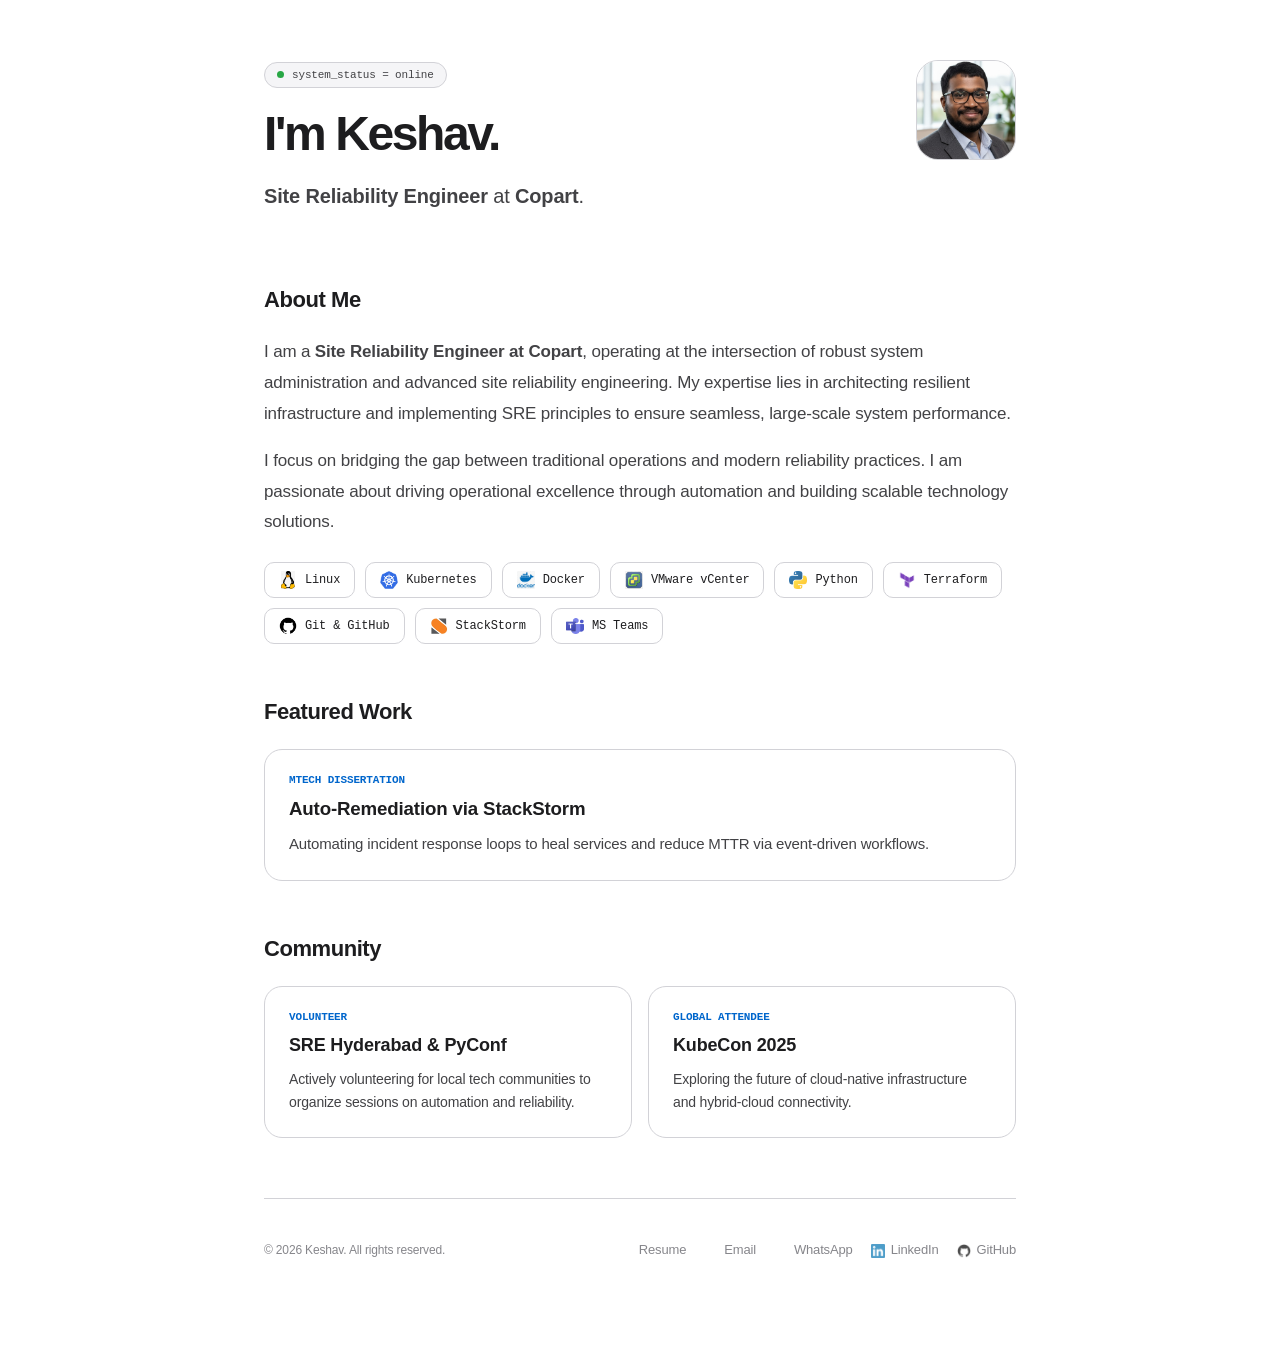
==== index.html @ 8f524ad7 "major changes to the code and added projects" ====
<!DOCTYPE html>
<html lang="en">
<head>
    <meta charset="UTF-8">
    <meta name="viewport" content="width=device-width, initial-scale=1.0">
    <title>Keshav | Systems & Reliability</title>
    <style>
        :root { --bg: #fff; --main: #1d1d1f; --muted: #424245; --light: #86868b; --accent: #0066cc; --code: #f5f5f7; --border: #d2d2d7; }
        * { box-sizing: border-box; -webkit-font-smoothing: antialiased; }
        body { font-family: "Inter", -apple-system, sans-serif; background: var(--bg); color: var(--main); margin: 0; line-height: 1.6; letter-spacing: -0.01em; }
        .container { max-width: 800px; margin: 0 auto; padding: 60px 24px; }
        
        header { display: flex; align-items: flex-start; justify-content: space-between; margin-bottom: 50px; }
        .status { display: inline-flex; align-items: center; gap: 8px; font: 11px "SF Mono", monospace; background: var(--code); padding: 6px 12px; border-radius: 20px; color: var(--muted); border: 1px solid var(--border); margin-bottom: 20px; }
        .dot { height: 7px; width: 7px; background: #28a745; border-radius: 50%; animation: pulse 2s infinite; }
        @keyframes pulse { 0%, 100% { opacity: 1; } 50% { opacity: 0.4; } }
        
        h1 { font-size: 48px; font-weight: 700; letter-spacing: -0.05em; margin: 0 0 12px; line-height: 1.1; }
        .hero-sub { font-size: 20px; color: var(--muted); max-width: 500px; }
        .profile-img { width: 100px; height: 100px; border-radius: 22px; object-fit: cover; border: 1px solid var(--border); transition: 0.3s; flex-shrink: 0; }
        .profile-img:hover { transform: translateY(-4px); }

        section { margin-bottom: 50px; }
        h2 { font-size: 22px; font-weight: 600; margin-bottom: 20px; letter-spacing: -0.02em; }
        .about-text { font-size: 17px; color: var(--muted); line-height: 1.8; }
        
        .skills { display: flex; flex-wrap: wrap; gap: 10px; margin-top: 24px; }
        .tag { display: flex; align-items: center; gap: 8px; font: 12px "SF Mono", monospace; background: #fff; padding: 8px 14px; border-radius: 10px; border: 1px solid var(--border); transition: 0.2s; cursor: default; }
        .tag img { width: 18px; height: 18px; object-fit: contain; }
        .tag:hover { border-color: var(--accent); transform: translateY(-2px); background: rgba(0, 102, 204, 0.06); color: var(--accent); }

        .card { text-decoration: none; color: inherit; display: block; padding: 24px; border-radius: 18px; border: 1px solid var(--border); transition: 0.3s; margin-bottom: 16px; }
        .card:hover { border-color: var(--accent); background: rgba(0, 102, 204, 0.06); transform: translateY(-2px); }
        .label { font: 600 11px "SF Mono", monospace; color: var(--accent); text-transform: uppercase; display: block; margin-bottom: 8px; }
        .grid { display: grid; grid-template-columns: 1fr 1fr; gap: 16px; }

        footer { margin-top: 60px; padding: 30px 0; border-top: 1px solid var(--border); display: flex; justify-content: space-between; align-items: center; }
        .social { display: flex; gap: 18px; flex-wrap: wrap; }
        .social-link { display: flex; align-items: center; gap: 6px; text-decoration: none; color: var(--light); font-size: 13px; font-weight: 500; }
        .social-link img { width: 14px; height: 14px; opacity: 0.7; }
        .social-link:hover { color: var(--accent); text-decoration: underline; text-underline-offset: 4px; }
        
        @media (max-width: 640px) { header, footer { flex-direction: column-reverse; gap: 24px; } .grid { grid-template-columns: 1fr; } h1 { font-size: 38px; } }
    </style>
</head>
<body>
    <div class="container">
        <header>
            <div class="hero">
                <div class="status"><span class="dot"></span> system_status = online</div>
                <h1>I'm Keshav.</h1>
                <p class="hero-sub"><strong>Site Reliability Engineer</strong> at <strong>Copart</strong>.</p>
            </div>
            <img src="images/profile.jpg" alt="Keshav" class="profile-img">
        </header>

        <section id="about">
            <h2>About Me</h2>
            <div class="about-text">
                <p>I am a <strong>Site Reliability Engineer at Copart</strong>, operating at the intersection of robust system administration and advanced site reliability engineering. My expertise lies in architecting resilient infrastructure and implementing SRE principles to ensure seamless, large-scale system performance.</p>
                <p>I focus on bridging the gap between traditional operations and modern reliability practices. I am passionate about driving operational excellence through automation and building scalable technology solutions.</p>
            </div>
            <div class="skills">
                <div class="tag"><img src="icons/linux.png" alt=""> Linux</div>
                <div class="tag"><img src="icons/kubernetes.png" alt=""> Kubernetes</div>
                <div class="tag"><img src="icons/docker.png" alt=""> Docker</div>
                <div class="tag"><img src="icons/vmware.png" alt=""> VMware vCenter</div>
                <div class="tag"><img src="icons/python.png" alt=""> Python</div>
                <div class="tag"><img src="icons/terraform.png" alt=""> Terraform</div>
                <div class="tag"><img src="icons/git.png" alt=""> Git & GitHub</div>
                <div class="tag"><img src="icons/stackstorm.png" alt=""> StackStorm</div>
                <div class="tag"><img src="icons/teams.png" alt=""> MS Teams</div>
            </div>
        </section>

        <section id="work">
            <h2>Featured Work</h2>
            <a href="dissertation.html" class="card">
                <span class="label">MTech Dissertation</span>
                <h3 style="margin: 0 0 8px;">Auto-Remediation via StackStorm</h3>
                <p style="color: var(--muted); font-size: 15px; margin: 0;">Automating incident response loops to heal services and reduce MTTR via event-driven workflows.</p>
            </a>
        </section>

        <section id="community">
            <h2>Community</h2>
            <div class="grid">
                <div class="card" style="margin: 0;">
                    <span class="label">Volunteer</span>
                    <h3 style="margin: 0 0 8px; font-size: 18px;">SRE Hyderabad & PyConf</h3>
                    <p style="color: var(--muted); font-size: 14px; margin: 0;">Actively volunteering for local tech communities to organize sessions on automation and reliability.</p>
                </div>
                <div class="card" style="margin: 0;">
                    <span class="label">Global Attendee</span>
                    <h3 style="margin: 0 0 8px; font-size: 18px;">KubeCon 2025</h3>
                    <p style="color: var(--muted); font-size: 14px; margin: 0;">Exploring the future of cloud-native infrastructure and hybrid-cloud connectivity.</p>
                </div>
            </div>
        </section>

        <footer>
            <p style="font-size: 12px; color: var(--light);">© <span id="year"></span> Keshav. All rights reserved.</p>
            <div class="social">
                <a href="resume.pdf" class="social-link"><img src="icons/resume.png" alt=""> Resume</a>
                <a href="mailto:keshav.tej@email.com" class="social-link"><img src="icons/gmail.png" alt=""> Email</a>
                <a href="https://wa.me/918801080683" class="social-link" target="_blank"><img src="icons/whatsapp.png" alt=""> WhatsApp</a>
                <a href="https://linkedin.com/in/keshava-m-b928a699" class="social-link" target="_blank"><img src="icons/linkedin.png" alt=""> LinkedIn</a>
                <a href="https://github.com/keshavtej" class="social-link" target="_blank"><img src="icons/git.png" alt=""> GitHub</a>
            </div>
        </footer>
    </div>
    <script>document.getElementById('year').textContent = new Date().getFullYear();</script>
</body>
</html>
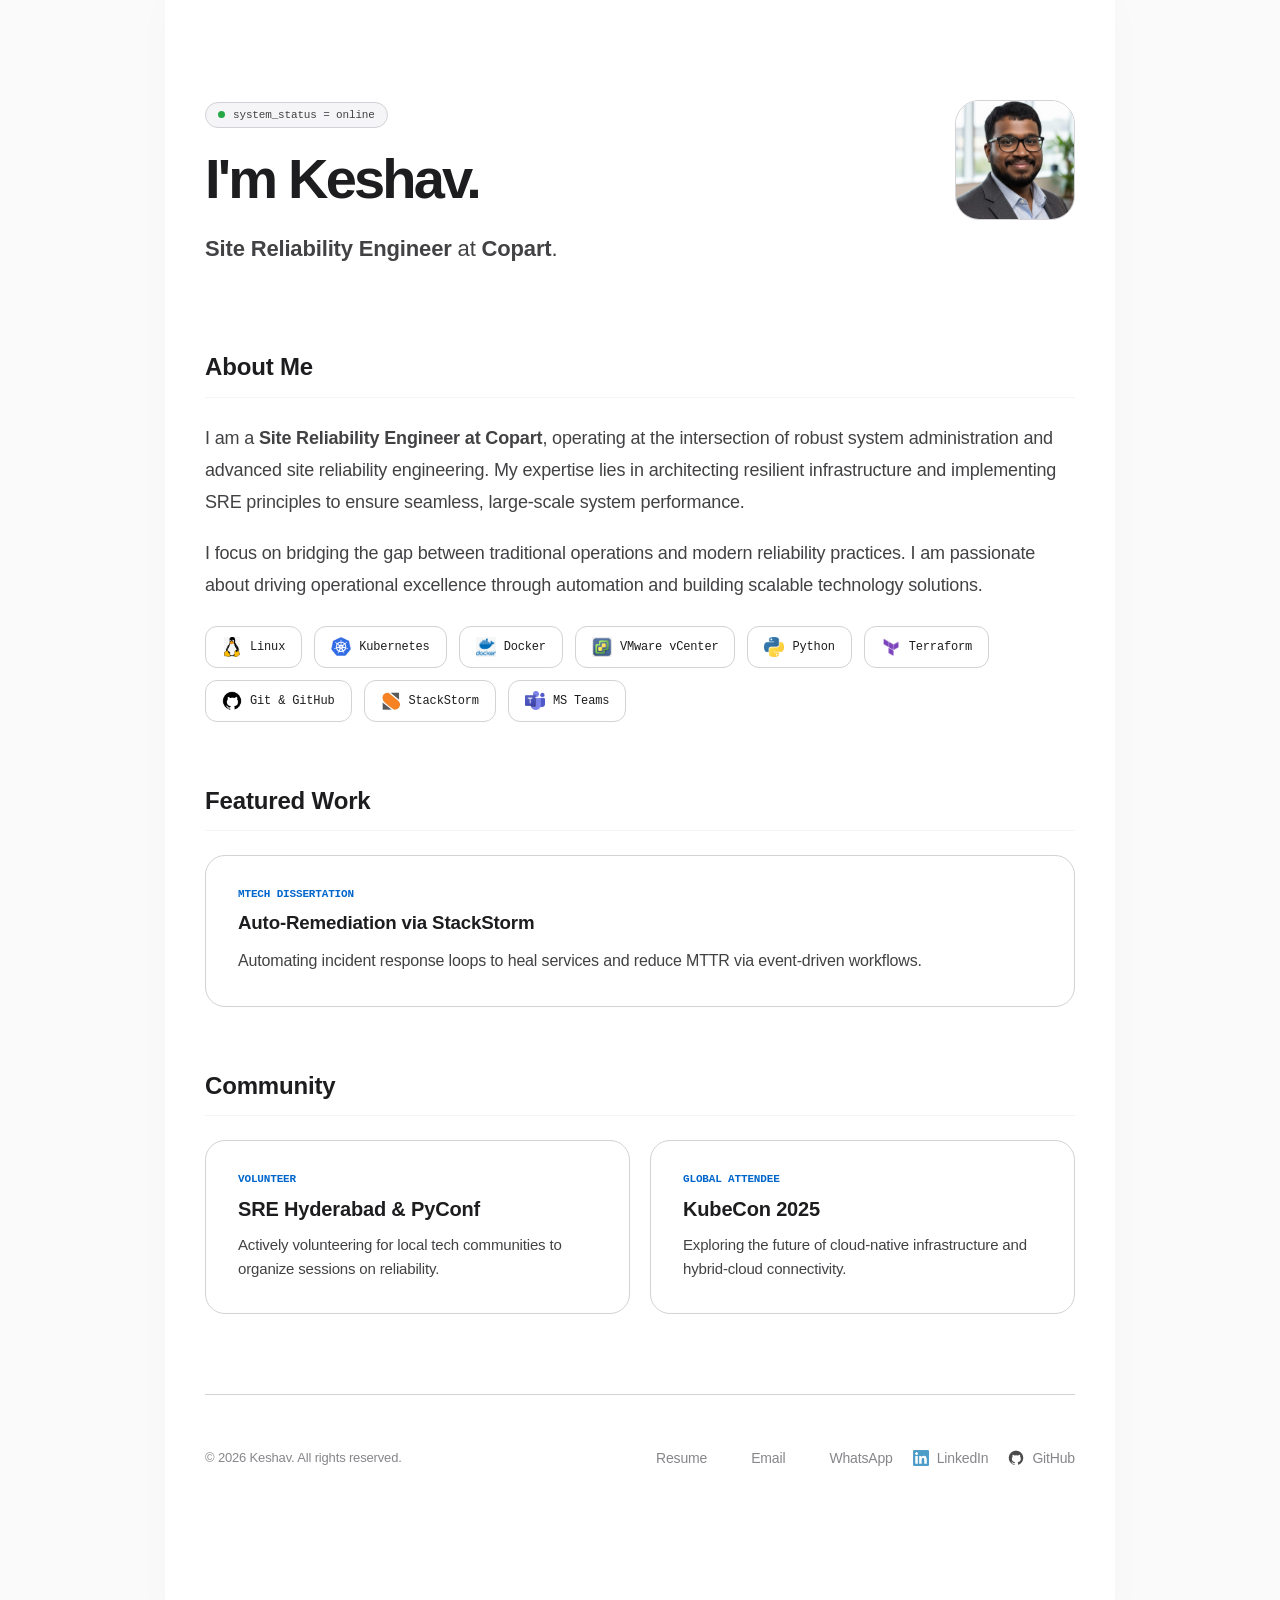
==== commit 4cd65c05: "minor fix to the url" ====
--- a/index.html
+++ b/index.html
@@ -7,40 +7,40 @@
     <style>
         :root { --bg: #fff; --main: #1d1d1f; --muted: #424245; --light: #86868b; --accent: #0066cc; --code: #f5f5f7; --border: #d2d2d7; }
         * { box-sizing: border-box; -webkit-font-smoothing: antialiased; }
-        body { font-family: "Inter", -apple-system, sans-serif; background: var(--bg); color: var(--main); margin: 0; line-height: 1.6; letter-spacing: -0.01em; }
-        .container { max-width: 800px; margin: 0 auto; padding: 60px 24px; }
+        body { font-family: "Inter", -apple-system, sans-serif; background: #fafafa; color: var(--main); margin: 0; line-height: 1.6; letter-spacing: -0.01em; }
+        .container { max-width: 950px; margin: 0 auto; padding: 100px 40px; background: var(--bg); min-height: 100vh; box-shadow: 0 0 40px rgba(0,0,0,0.02); }
         
-        header { display: flex; align-items: flex-start; justify-content: space-between; margin-bottom: 50px; }
+        header { display: flex; align-items: flex-start; justify-content: space-between; margin-bottom: 60px; }
         .status { display: inline-flex; align-items: center; gap: 8px; font: 11px "SF Mono", monospace; background: var(--code); padding: 6px 12px; border-radius: 20px; color: var(--muted); border: 1px solid var(--border); margin-bottom: 20px; }
         .dot { height: 7px; width: 7px; background: #28a745; border-radius: 50%; animation: pulse 2s infinite; }
         @keyframes pulse { 0%, 100% { opacity: 1; } 50% { opacity: 0.4; } }
         
-        h1 { font-size: 48px; font-weight: 700; letter-spacing: -0.05em; margin: 0 0 12px; line-height: 1.1; }
-        .hero-sub { font-size: 20px; color: var(--muted); max-width: 500px; }
-        .profile-img { width: 100px; height: 100px; border-radius: 22px; object-fit: cover; border: 1px solid var(--border); transition: 0.3s; flex-shrink: 0; }
+        h1 { font-size: 56px; font-weight: 700; letter-spacing: -0.05em; margin: 0 0 12px; line-height: 1.1; }
+        .hero-sub { font-size: 22px; color: var(--muted); max-width: 600px; }
+        .profile-img { width: 120px; height: 120px; border-radius: 24px; object-fit: cover; border: 1px solid var(--border); transition: 0.3s; flex-shrink: 0; }
         .profile-img:hover { transform: translateY(-4px); }
 
-        section { margin-bottom: 50px; }
-        h2 { font-size: 22px; font-weight: 600; margin-bottom: 20px; letter-spacing: -0.02em; }
-        .about-text { font-size: 17px; color: var(--muted); line-height: 1.8; }
+        section { margin-bottom: 60px; }
+        h2 { font-size: 24px; font-weight: 600; margin-bottom: 24px; border-bottom: 1px solid var(--code); padding-bottom: 10px; }
+        .about-text { font-size: 18px; color: var(--muted); line-height: 1.8; }
         
-        .skills { display: flex; flex-wrap: wrap; gap: 10px; margin-top: 24px; }
-        .tag { display: flex; align-items: center; gap: 8px; font: 12px "SF Mono", monospace; background: #fff; padding: 8px 14px; border-radius: 10px; border: 1px solid var(--border); transition: 0.2s; cursor: default; }
-        .tag img { width: 18px; height: 18px; object-fit: contain; }
+        .skills { display: flex; flex-wrap: wrap; gap: 12px; margin-top: 24px; }
+        .tag { display: flex; align-items: center; gap: 8px; font: 12px "SF Mono", monospace; background: #fff; padding: 10px 16px; border-radius: 12px; border: 1px solid var(--border); transition: 0.2s; }
+        .tag img { width: 20px; height: 20px; object-fit: contain; }
         .tag:hover { border-color: var(--accent); transform: translateY(-2px); background: rgba(0, 102, 204, 0.06); color: var(--accent); }
 
-        .card { text-decoration: none; color: inherit; display: block; padding: 24px; border-radius: 18px; border: 1px solid var(--border); transition: 0.3s; margin-bottom: 16px; }
+        .card { text-decoration: none; color: inherit; display: block; padding: 32px; border-radius: 20px; border: 1px solid var(--border); transition: 0.3s; margin-bottom: 20px; }
         .card:hover { border-color: var(--accent); background: rgba(0, 102, 204, 0.06); transform: translateY(-2px); }
         .label { font: 600 11px "SF Mono", monospace; color: var(--accent); text-transform: uppercase; display: block; margin-bottom: 8px; }
-        .grid { display: grid; grid-template-columns: 1fr 1fr; gap: 16px; }
+        .grid { display: grid; grid-template-columns: 1fr 1fr; gap: 20px; }
 
-        footer { margin-top: 60px; padding: 30px 0; border-top: 1px solid var(--border); display: flex; justify-content: space-between; align-items: center; }
-        .social { display: flex; gap: 18px; flex-wrap: wrap; }
-        .social-link { display: flex; align-items: center; gap: 6px; text-decoration: none; color: var(--light); font-size: 13px; font-weight: 500; }
-        .social-link img { width: 14px; height: 14px; opacity: 0.7; }
+        footer { margin-top: 80px; padding: 40px 0; border-top: 1px solid var(--border); display: flex; justify-content: space-between; align-items: center; }
+        .social { display: flex; gap: 20px; flex-wrap: wrap; }
+        .social-link { display: flex; align-items: center; gap: 8px; text-decoration: none; color: var(--light); font-size: 14px; font-weight: 500; }
+        .social-link img { width: 16px; height: 16px; opacity: 0.7; }
         .social-link:hover { color: var(--accent); text-decoration: underline; text-underline-offset: 4px; }
         
-        @media (max-width: 640px) { header, footer { flex-direction: column-reverse; gap: 24px; } .grid { grid-template-columns: 1fr; } h1 { font-size: 38px; } }
+        @media (max-width: 768px) { .container { padding: 60px 24px; } h1 { font-size: 42px; } .grid { grid-template-columns: 1fr; } header, footer { flex-direction: column-reverse; gap: 30px; } }
     </style>
 </head>
 <body>
@@ -77,29 +77,21 @@
             <h2>Featured Work</h2>
             <a href="dissertation.html" class="card">
                 <span class="label">MTech Dissertation</span>
-                <h3 style="margin: 0 0 8px;">Auto-Remediation via StackStorm</h3>
-                <p style="color: var(--muted); font-size: 15px; margin: 0;">Automating incident response loops to heal services and reduce MTTR via event-driven workflows.</p>
+                <h3 style="margin: 0 0 10px;">Auto-Remediation via StackStorm</h3>
+                <p style="color: var(--muted); font-size: 16px; margin: 0;">Automating incident response loops to heal services and reduce MTTR via event-driven workflows.</p>
             </a>
         </section>
 
         <section id="community">
             <h2>Community</h2>
             <div class="grid">
-                <div class="card" style="margin: 0;">
-                    <span class="label">Volunteer</span>
-                    <h3 style="margin: 0 0 8px; font-size: 18px;">SRE Hyderabad & PyConf</h3>
-                    <p style="color: var(--muted); font-size: 14px; margin: 0;">Actively volunteering for local tech communities to organize sessions on automation and reliability.</p>
-                </div>
-                <div class="card" style="margin: 0;">
-                    <span class="label">Global Attendee</span>
-                    <h3 style="margin: 0 0 8px; font-size: 18px;">KubeCon 2025</h3>
-                    <p style="color: var(--muted); font-size: 14px; margin: 0;">Exploring the future of cloud-native infrastructure and hybrid-cloud connectivity.</p>
-                </div>
+                <div class="card" style="margin: 0;"><span class="label">Volunteer</span><h3 style="margin: 0 0 8px; font-size: 20px;">SRE Hyderabad & PyConf</h3><p style="color: var(--muted); font-size: 15px; margin: 0;">Actively volunteering for local tech communities to organize sessions on reliability.</p></div>
+                <div class="card" style="margin: 0;"><span class="label">Global Attendee</span><h3 style="margin: 0 0 8px; font-size: 20px;">KubeCon 2025</h3><p style="color: var(--muted); font-size: 15px; margin: 0;">Exploring the future of cloud-native infrastructure and hybrid-cloud connectivity.</p></div>
             </div>
         </section>
 
         <footer>
-            <p style="font-size: 12px; color: var(--light);">© <span id="year"></span> Keshav. All rights reserved.</p>
+            <p style="font-size: 13px; color: var(--light);">© <span id="year"></span> Keshav. All rights reserved.</p>
             <div class="social">
                 <a href="resume.pdf" class="social-link"><img src="icons/resume.png" alt=""> Resume</a>
                 <a href="mailto:keshav.tej@email.com" class="social-link"><img src="icons/gmail.png" alt=""> Email</a>
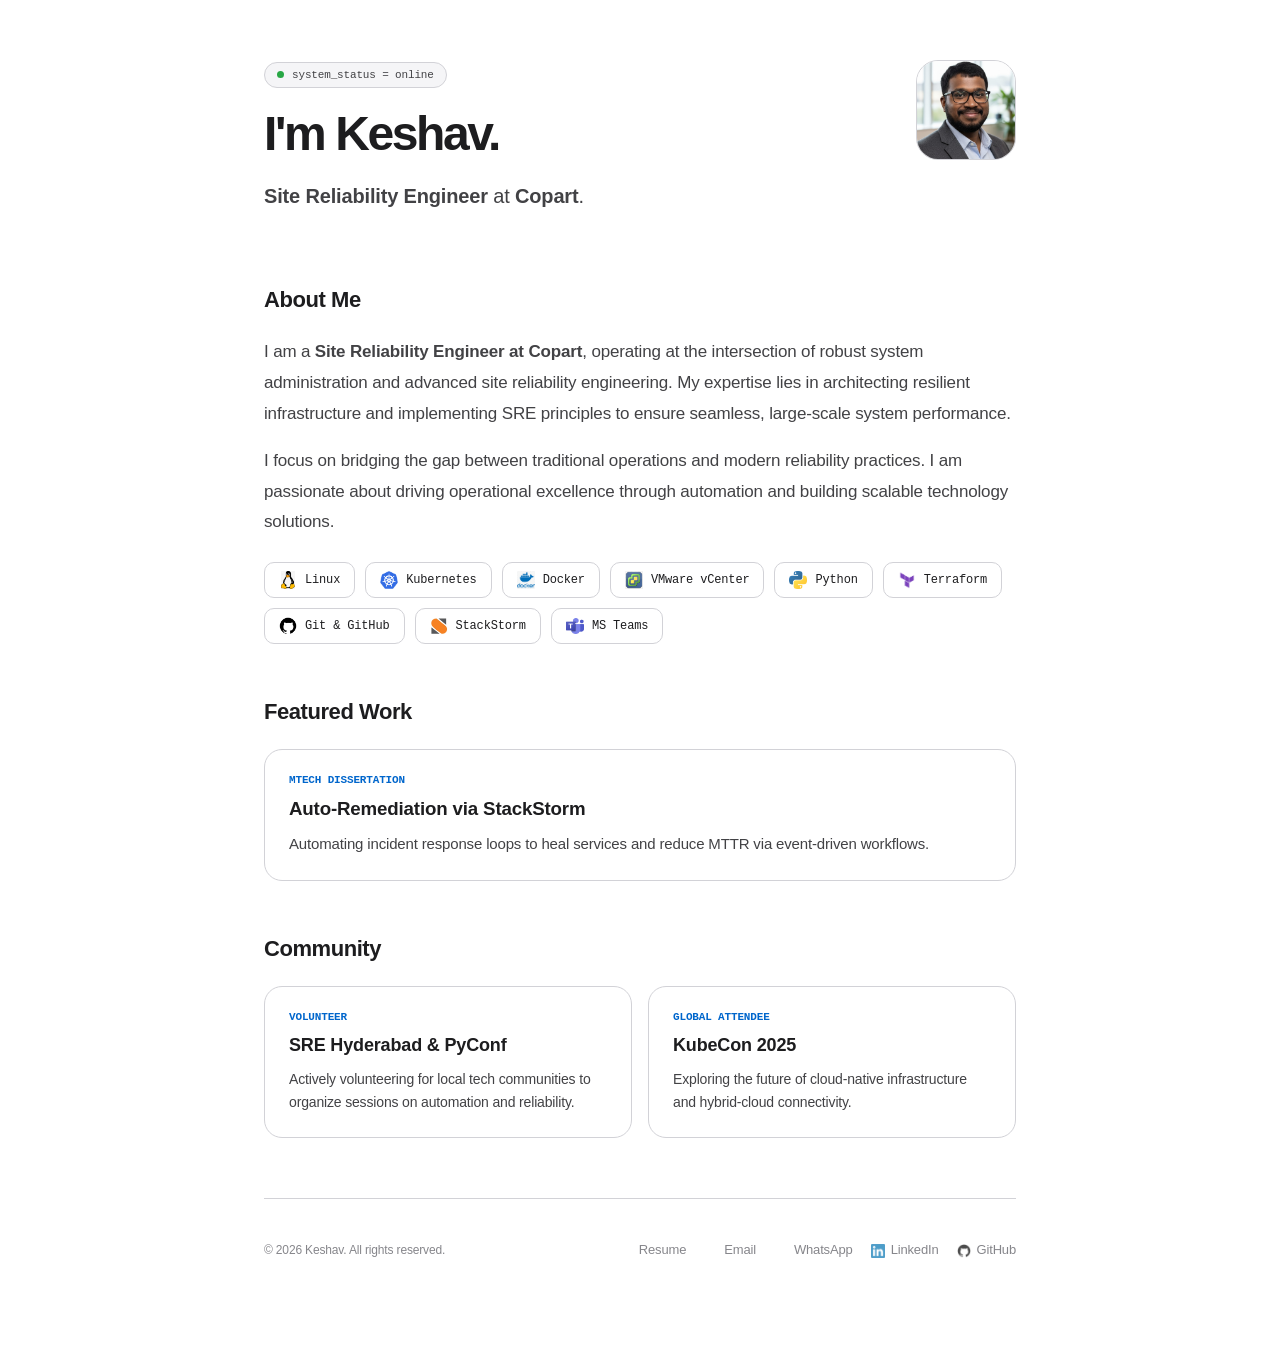
==== commit 3d5d0a0b: "minor fixes" ====
--- a/index.html
+++ b/index.html
@@ -7,40 +7,43 @@
     <style>
         :root { --bg: #fff; --main: #1d1d1f; --muted: #424245; --light: #86868b; --accent: #0066cc; --code: #f5f5f7; --border: #d2d2d7; }
         * { box-sizing: border-box; -webkit-font-smoothing: antialiased; }
-        body { font-family: "Inter", -apple-system, sans-serif; background: #fafafa; color: var(--main); margin: 0; line-height: 1.6; letter-spacing: -0.01em; }
-        .container { max-width: 950px; margin: 0 auto; padding: 100px 40px; background: var(--bg); min-height: 100vh; box-shadow: 0 0 40px rgba(0,0,0,0.02); }
+        body { font-family: "Inter", -apple-system, sans-serif; background: var(--bg); color: var(--main); margin: 0; line-height: 1.6; letter-spacing: -0.01em; }
+        .container { max-width: 800px; margin: 0 auto; padding: 60px 24px; }
         
-        header { display: flex; align-items: flex-start; justify-content: space-between; margin-bottom: 60px; }
+        header { display: flex; align-items: flex-start; justify-content: space-between; margin-bottom: 50px; }
+        /* Logo/Home Link Style */
+        .logo-link { text-decoration: none; color: inherit; }
+        
         .status { display: inline-flex; align-items: center; gap: 8px; font: 11px "SF Mono", monospace; background: var(--code); padding: 6px 12px; border-radius: 20px; color: var(--muted); border: 1px solid var(--border); margin-bottom: 20px; }
         .dot { height: 7px; width: 7px; background: #28a745; border-radius: 50%; animation: pulse 2s infinite; }
         @keyframes pulse { 0%, 100% { opacity: 1; } 50% { opacity: 0.4; } }
         
-        h1 { font-size: 56px; font-weight: 700; letter-spacing: -0.05em; margin: 0 0 12px; line-height: 1.1; }
-        .hero-sub { font-size: 22px; color: var(--muted); max-width: 600px; }
-        .profile-img { width: 120px; height: 120px; border-radius: 24px; object-fit: cover; border: 1px solid var(--border); transition: 0.3s; flex-shrink: 0; }
+        h1 { font-size: 48px; font-weight: 700; letter-spacing: -0.05em; margin: 0 0 12px; line-height: 1.1; }
+        .hero-sub { font-size: 20px; color: var(--muted); max-width: 500px; }
+        .profile-img { width: 100px; height: 100px; border-radius: 22px; object-fit: cover; border: 1px solid var(--border); transition: 0.3s; flex-shrink: 0; }
         .profile-img:hover { transform: translateY(-4px); }
 
-        section { margin-bottom: 60px; }
-        h2 { font-size: 24px; font-weight: 600; margin-bottom: 24px; border-bottom: 1px solid var(--code); padding-bottom: 10px; }
-        .about-text { font-size: 18px; color: var(--muted); line-height: 1.8; }
+        section { margin-bottom: 50px; }
+        h2 { font-size: 22px; font-weight: 600; margin-bottom: 20px; letter-spacing: -0.02em; }
+        .about-text { font-size: 17px; color: var(--muted); line-height: 1.8; }
         
-        .skills { display: flex; flex-wrap: wrap; gap: 12px; margin-top: 24px; }
-        .tag { display: flex; align-items: center; gap: 8px; font: 12px "SF Mono", monospace; background: #fff; padding: 10px 16px; border-radius: 12px; border: 1px solid var(--border); transition: 0.2s; }
-        .tag img { width: 20px; height: 20px; object-fit: contain; }
+        .skills { display: flex; flex-wrap: wrap; gap: 10px; margin-top: 24px; }
+        .tag { display: flex; align-items: center; gap: 8px; font: 12px "SF Mono", monospace; background: #fff; padding: 8px 14px; border-radius: 10px; border: 1px solid var(--border); transition: 0.2s; cursor: default; }
+        .tag img { width: 18px; height: 18px; object-fit: contain; }
         .tag:hover { border-color: var(--accent); transform: translateY(-2px); background: rgba(0, 102, 204, 0.06); color: var(--accent); }
 
-        .card { text-decoration: none; color: inherit; display: block; padding: 32px; border-radius: 20px; border: 1px solid var(--border); transition: 0.3s; margin-bottom: 20px; }
+        .card { text-decoration: none; color: inherit; display: block; padding: 24px; border-radius: 18px; border: 1px solid var(--border); transition: 0.3s; margin-bottom: 16px; }
         .card:hover { border-color: var(--accent); background: rgba(0, 102, 204, 0.06); transform: translateY(-2px); }
         .label { font: 600 11px "SF Mono", monospace; color: var(--accent); text-transform: uppercase; display: block; margin-bottom: 8px; }
-        .grid { display: grid; grid-template-columns: 1fr 1fr; gap: 20px; }
+        .grid { display: grid; grid-template-columns: 1fr 1fr; gap: 16px; }
 
-        footer { margin-top: 80px; padding: 40px 0; border-top: 1px solid var(--border); display: flex; justify-content: space-between; align-items: center; }
-        .social { display: flex; gap: 20px; flex-wrap: wrap; }
-        .social-link { display: flex; align-items: center; gap: 8px; text-decoration: none; color: var(--light); font-size: 14px; font-weight: 500; }
-        .social-link img { width: 16px; height: 16px; opacity: 0.7; }
+        footer { margin-top: 60px; padding: 30px 0; border-top: 1px solid var(--border); display: flex; justify-content: space-between; align-items: center; }
+        .social { display: flex; gap: 18px; flex-wrap: wrap; }
+        .social-link { display: flex; align-items: center; gap: 6px; text-decoration: none; color: var(--light); font-size: 13px; font-weight: 500; }
+        .social-link img { width: 14px; height: 14px; opacity: 0.7; }
         .social-link:hover { color: var(--accent); text-decoration: underline; text-underline-offset: 4px; }
         
-        @media (max-width: 768px) { .container { padding: 60px 24px; } h1 { font-size: 42px; } .grid { grid-template-columns: 1fr; } header, footer { flex-direction: column-reverse; gap: 30px; } }
+        @media (max-width: 640px) { header, footer { flex-direction: column-reverse; gap: 24px; } .grid { grid-template-columns: 1fr; } h1 { font-size: 38px; } }
     </style>
 </head>
 <body>
@@ -48,7 +51,7 @@
         <header>
             <div class="hero">
                 <div class="status"><span class="dot"></span> system_status = online</div>
-                <h1>I'm Keshav.</h1>
+                <a href="/" class="logo-link"><h1>I'm Keshav.</h1></a>
                 <p class="hero-sub"><strong>Site Reliability Engineer</strong> at <strong>Copart</strong>.</p>
             </div>
             <img src="images/profile.jpg" alt="Keshav" class="profile-img">
@@ -77,21 +80,29 @@
             <h2>Featured Work</h2>
             <a href="dissertation.html" class="card">
                 <span class="label">MTech Dissertation</span>
-                <h3 style="margin: 0 0 10px;">Auto-Remediation via StackStorm</h3>
-                <p style="color: var(--muted); font-size: 16px; margin: 0;">Automating incident response loops to heal services and reduce MTTR via event-driven workflows.</p>
+                <h3 style="margin: 0 0 8px;">Auto-Remediation via StackStorm</h3>
+                <p style="color: var(--muted); font-size: 15px; margin: 0;">Automating incident response loops to heal services and reduce MTTR via event-driven workflows.</p>
             </a>
         </section>
 
         <section id="community">
             <h2>Community</h2>
             <div class="grid">
-                <div class="card" style="margin: 0;"><span class="label">Volunteer</span><h3 style="margin: 0 0 8px; font-size: 20px;">SRE Hyderabad & PyConf</h3><p style="color: var(--muted); font-size: 15px; margin: 0;">Actively volunteering for local tech communities to organize sessions on reliability.</p></div>
-                <div class="card" style="margin: 0;"><span class="label">Global Attendee</span><h3 style="margin: 0 0 8px; font-size: 20px;">KubeCon 2025</h3><p style="color: var(--muted); font-size: 15px; margin: 0;">Exploring the future of cloud-native infrastructure and hybrid-cloud connectivity.</p></div>
+                <div class="card" style="margin: 0;">
+                    <span class="label">Volunteer</span>
+                    <h3 style="margin: 0 0 8px; font-size: 18px;">SRE Hyderabad & PyConf</h3>
+                    <p style="color: var(--muted); font-size: 14px; margin: 0;">Actively volunteering for local tech communities to organize sessions on automation and reliability.</p>
+                </div>
+                <div class="card" style="margin: 0;">
+                    <span class="label">Global Attendee</span>
+                    <h3 style="margin: 0 0 8px; font-size: 18px;">KubeCon 2025</h3>
+                    <p style="color: var(--muted); font-size: 14px; margin: 0;">Exploring the future of cloud-native infrastructure and hybrid-cloud connectivity.</p>
+                </div>
             </div>
         </section>
 
         <footer>
-            <p style="font-size: 13px; color: var(--light);">© <span id="year"></span> Keshav. All rights reserved.</p>
+            <p style="font-size: 12px; color: var(--light);">© <span id="year"></span> Keshav. All rights reserved.</p>
             <div class="social">
                 <a href="resume.pdf" class="social-link"><img src="icons/resume.png" alt=""> Resume</a>
                 <a href="mailto:keshav.tej@email.com" class="social-link"><img src="icons/gmail.png" alt=""> Email</a>
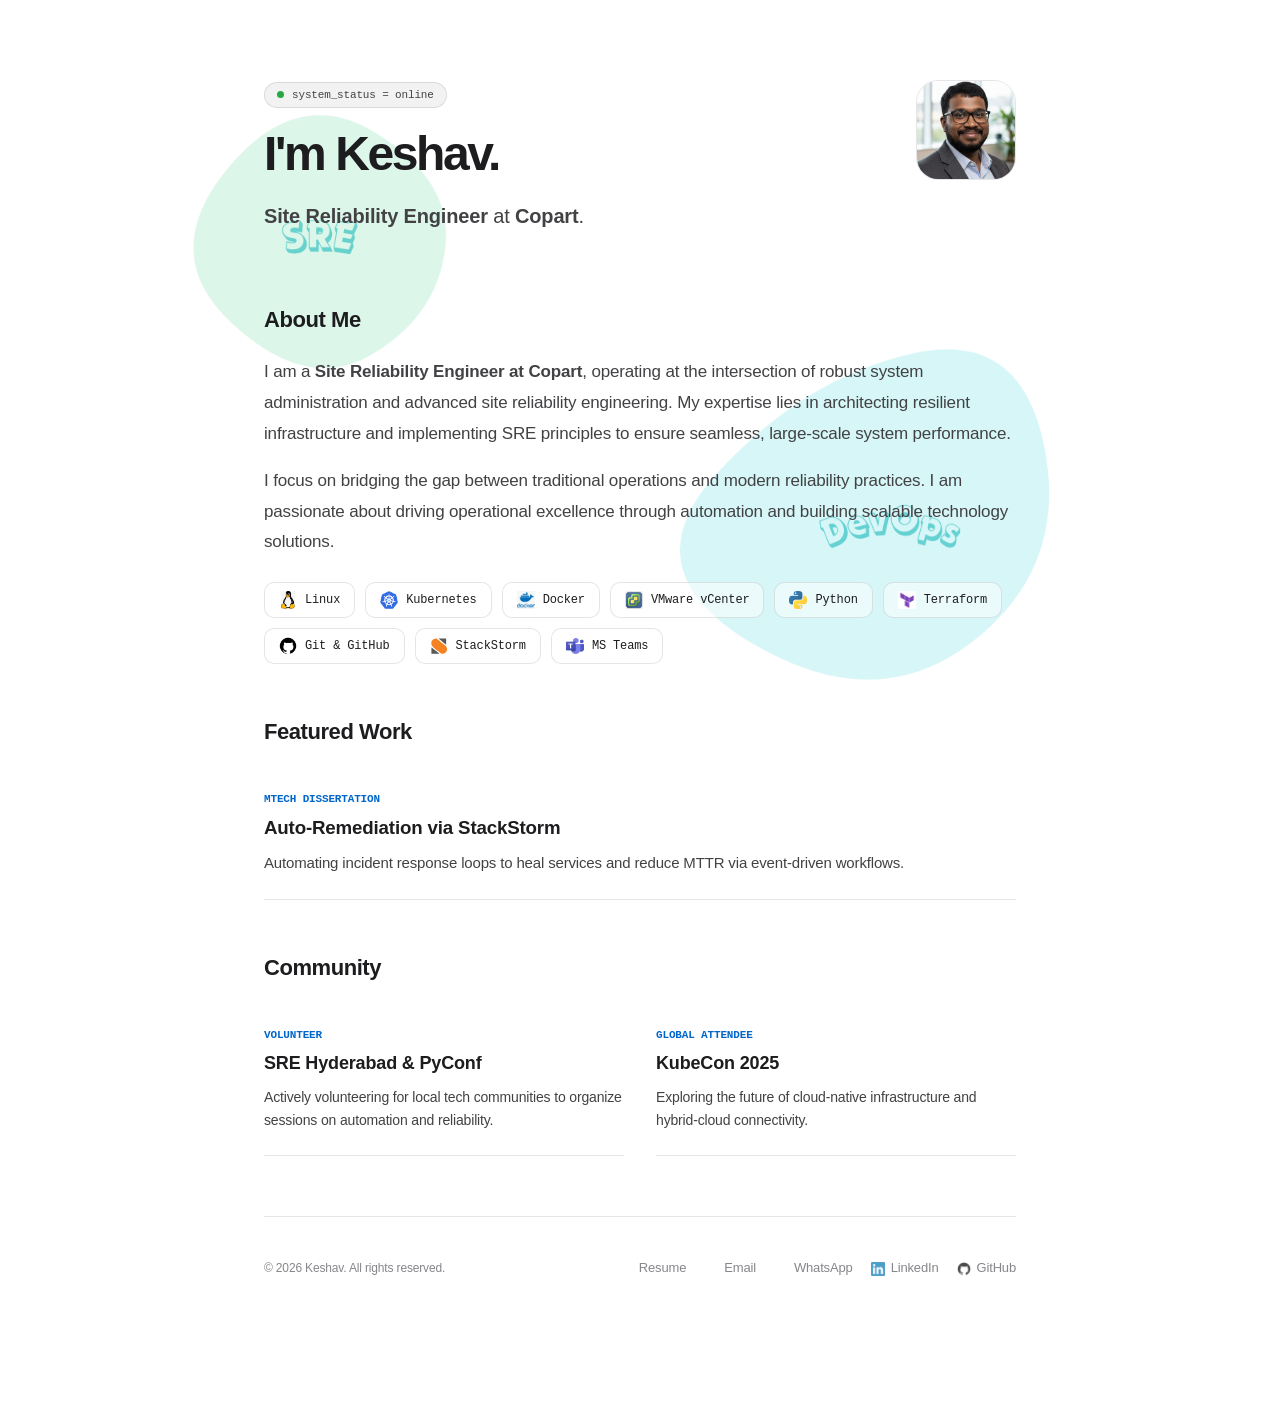
==== commit b964747a: "ui_changes" ====
--- a/index.html
+++ b/index.html
@@ -1,117 +1,151 @@
 <!DOCTYPE html>
 <html lang="en">
 <head>
-    <meta charset="UTF-8">
-    <meta name="viewport" content="width=device-width, initial-scale=1.0">
-    <title>Keshav | Systems & Reliability</title>
-    <style>
-        :root { --bg: #fff; --main: #1d1d1f; --muted: #424245; --light: #86868b; --accent: #0066cc; --code: #f5f5f7; --border: #d2d2d7; }
-        * { box-sizing: border-box; -webkit-font-smoothing: antialiased; }
-        body { font-family: "Inter", -apple-system, sans-serif; background: var(--bg); color: var(--main); margin: 0; line-height: 1.6; letter-spacing: -0.01em; }
-        .container { max-width: 800px; margin: 0 auto; padding: 60px 24px; }
-        
-        header { display: flex; align-items: flex-start; justify-content: space-between; margin-bottom: 50px; }
-        /* Logo/Home Link Style */
-        .logo-link { text-decoration: none; color: inherit; }
-        
-        .status { display: inline-flex; align-items: center; gap: 8px; font: 11px "SF Mono", monospace; background: var(--code); padding: 6px 12px; border-radius: 20px; color: var(--muted); border: 1px solid var(--border); margin-bottom: 20px; }
-        .dot { height: 7px; width: 7px; background: #28a745; border-radius: 50%; animation: pulse 2s infinite; }
-        @keyframes pulse { 0%, 100% { opacity: 1; } 50% { opacity: 0.4; } }
-        
-        h1 { font-size: 48px; font-weight: 700; letter-spacing: -0.05em; margin: 0 0 12px; line-height: 1.1; }
-        .hero-sub { font-size: 20px; color: var(--muted); max-width: 500px; }
-        .profile-img { width: 100px; height: 100px; border-radius: 22px; object-fit: cover; border: 1px solid var(--border); transition: 0.3s; flex-shrink: 0; }
-        .profile-img:hover { transform: translateY(-4px); }
+<meta charset="UTF-8">
+<meta name="viewport" content="width=device-width, initial-scale=1.0">
+<title>Keshav | Systems & Reliability</title>
+<style>
+:root { --bg: #fff; --main: #1d1d1f; --muted: #424245; --light: #86868b; --accent: #0066cc; --code: #f5f5f7; --border: rgba(0,0,0,0.1); }
+* { box-sizing: border-box; -webkit-font-smoothing: antialiased; }
 
-        section { margin-bottom: 50px; }
-        h2 { font-size: 22px; font-weight: 600; margin-bottom: 20px; letter-spacing: -0.02em; }
-        .about-text { font-size: 17px; color: var(--muted); line-height: 1.8; }
-        
-        .skills { display: flex; flex-wrap: wrap; gap: 10px; margin-top: 24px; }
-        .tag { display: flex; align-items: center; gap: 8px; font: 12px "SF Mono", monospace; background: #fff; padding: 8px 14px; border-radius: 10px; border: 1px solid var(--border); transition: 0.2s; cursor: default; }
-        .tag img { width: 18px; height: 18px; object-fit: contain; }
-        .tag:hover { border-color: var(--accent); transform: translateY(-2px); background: rgba(0, 102, 204, 0.06); color: var(--accent); }
+body { 
+    font-family: "Inter", -apple-system, sans-serif; 
+    background-color: var(--bg); 
+    color: var(--main); 
+    margin: 0; 
+    line-height: 1.6; 
+    letter-spacing: -0.01em;
+    min-height: 100vh;
 
-        .card { text-decoration: none; color: inherit; display: block; padding: 24px; border-radius: 18px; border: 1px solid var(--border); transition: 0.3s; margin-bottom: 16px; }
-        .card:hover { border-color: var(--accent); background: rgba(0, 102, 204, 0.06); transform: translateY(-2px); }
-        .label { font: 600 11px "SF Mono", monospace; color: var(--accent); text-transform: uppercase; display: block; margin-bottom: 8px; }
-        .grid { display: grid; grid-template-columns: 1fr 1fr; gap: 16px; }
+    /* --- ZOOMED BACKGROUND --- */
+    background-image: url('images/background.png');
+    background-repeat: no-repeat;
+    background-position: 30% center;
+    background-size: 120%; 
+    background-attachment: fixed;
+}
 
-        footer { margin-top: 60px; padding: 30px 0; border-top: 1px solid var(--border); display: flex; justify-content: space-between; align-items: center; }
-        .social { display: flex; gap: 18px; flex-wrap: wrap; }
-        .social-link { display: flex; align-items: center; gap: 6px; text-decoration: none; color: var(--light); font-size: 13px; font-weight: 500; }
-        .social-link img { width: 14px; height: 14px; opacity: 0.7; }
-        .social-link:hover { color: var(--accent); text-decoration: underline; text-underline-offset: 4px; }
-        
-        @media (max-width: 640px) { header, footer { flex-direction: column-reverse; gap: 24px; } .grid { grid-template-columns: 1fr; } h1 { font-size: 38px; } }
-    </style>
+/* NO CARD LOOK: Removed background, border, and backdrop-filter */
+.container { 
+    max-width: 800px; 
+    margin: 0 auto; 
+    padding: 80px 24px; 
+    /* Merged with background */
+}
+
+header { display: flex; align-items: flex-start; justify-content: space-between; margin-bottom: 50px; }
+.logo-link { text-decoration: none; color: inherit; }
+.status { display: inline-flex; align-items: center; gap: 8px; font: 11px "SF Mono", monospace; background: rgba(0,0,0,0.05); padding: 6px 12px; border-radius: 20px; color: var(--muted); border: 1px solid var(--border); margin-bottom: 20px; }
+.dot { height: 7px; width: 7px; background: #28a745; border-radius: 50%; animation: pulse 2s infinite; }
+@keyframes pulse { 0%, 100% { opacity: 1; } 50% { opacity: 0.4; } }
+
+h1 { font-size: 48px; font-weight: 700; letter-spacing: -0.05em; margin: 0 0 12px; line-height: 1.1; }
+.hero-sub { font-size: 20px; color: var(--muted); max-width: 500px; }
+.profile-img { width: 100px; height: 100px; border-radius: 22px; object-fit: cover; border: 1px solid var(--border); transition: 0.3s; flex-shrink: 0; }
+.profile-img:hover { transform: translateY(-4px); }
+
+section { margin-bottom: 50px; }
+h2 { font-size: 22px; font-weight: 600; margin-bottom: 20px; letter-spacing: -0.02em; }
+.about-text { font-size: 17px; color: var(--muted); line-height: 1.8; }
+
+.skills { display: flex; flex-wrap: wrap; gap: 10px; margin-top: 24px; }
+.tag { display: flex; align-items: center; gap: 8px; font: 12px "SF Mono", monospace; background: rgba(255,255,255,0.5); padding: 8px 14px; border-radius: 10px; border: 1px solid var(--border); transition: 0.2s; cursor: default; }
+.tag img { width: 18px; height: 18px; object-fit: contain; }
+.tag:hover { border-color: var(--accent); transform: translateY(-2px); background: #fff; color: var(--accent); }
+
+/* MERGED CARDS: Removed white box and border */
+.card { 
+    text-decoration: none; color: inherit; display: block; 
+    padding: 24px 0; /* Padding only on top/bottom */
+    border-bottom: 1px solid var(--border); /* Simple line instead of a box */
+    transition: 0.3s; 
+    margin-bottom: 16px; 
+}
+.card:hover { padding-left: 10px; color: var(--accent); }
+.label { font: 600 11px "SF Mono", monospace; color: var(--accent); text-transform: uppercase; display: block; margin-bottom: 8px; }
+
+.grid { display: grid; grid-template-columns: 1fr 1fr; gap: 32px; }
+
+footer { margin-top: 60px; padding: 30px 0; border-top: 1px solid var(--border); display: flex; justify-content: space-between; align-items: center; }
+.social { display: flex; gap: 18px; flex-wrap: wrap; }
+.social-link { display: flex; align-items: center; gap: 6px; text-decoration: none; color: var(--light); font-size: 13px; font-weight: 500; }
+.social-link img { width: 14px; height: 14px; opacity: 0.7; }
+.social-link:hover { color: var(--accent); text-decoration: underline; text-underline-offset: 4px; }
+
+@media (max-width: 640px) { 
+    header, footer { flex-direction: column-reverse; gap: 24px; } 
+    .grid { grid-template-columns: 1fr; gap: 0; } 
+    h1 { font-size: 38px; } 
+    body { background-size: 250%; }
+}
+</style>
 </head>
 <body>
-    <div class="container">
-        <header>
-            <div class="hero">
-                <div class="status"><span class="dot"></span> system_status = online</div>
-                <a href="/" class="logo-link"><h1>I'm Keshav.</h1></a>
-                <p class="hero-sub"><strong>Site Reliability Engineer</strong> at <strong>Copart</strong>.</p>
-            </div>
-            <img src="images/profile.jpg" alt="Keshav" class="profile-img">
-        </header>
+<div class="container">
+<header>
+<div class="hero">
+<div class="status"><span class="dot"></span> system_status = online</div>
+<a href="/" class="logo-link"><h1>I'm Keshav.</h1></a>
+<p class="hero-sub"><strong>Site Reliability Engineer</strong> at <strong>Copart</strong>.</p>
+</div>
+<img src="images/profile.jpg" alt="Keshav" class="profile-img">
+</header>
 
-        <section id="about">
-            <h2>About Me</h2>
-            <div class="about-text">
-                <p>I am a <strong>Site Reliability Engineer at Copart</strong>, operating at the intersection of robust system administration and advanced site reliability engineering. My expertise lies in architecting resilient infrastructure and implementing SRE principles to ensure seamless, large-scale system performance.</p>
-                <p>I focus on bridging the gap between traditional operations and modern reliability practices. I am passionate about driving operational excellence through automation and building scalable technology solutions.</p>
-            </div>
-            <div class="skills">
-                <div class="tag"><img src="icons/linux.png" alt=""> Linux</div>
-                <div class="tag"><img src="icons/kubernetes.png" alt=""> Kubernetes</div>
-                <div class="tag"><img src="icons/docker.png" alt=""> Docker</div>
-                <div class="tag"><img src="icons/vmware.png" alt=""> VMware vCenter</div>
-                <div class="tag"><img src="icons/python.png" alt=""> Python</div>
-                <div class="tag"><img src="icons/terraform.png" alt=""> Terraform</div>
-                <div class="tag"><img src="icons/git.png" alt=""> Git & GitHub</div>
-                <div class="tag"><img src="icons/stackstorm.png" alt=""> StackStorm</div>
-                <div class="tag"><img src="icons/teams.png" alt=""> MS Teams</div>
-            </div>
-        </section>
+<section id="about">
+<h2>About Me</h2>
+<div class="about-text">
+<p>I am a <strong>Site Reliability Engineer at Copart</strong>, operating at the intersection of robust system administration and advanced site reliability engineering. My expertise lies in architecting resilient infrastructure and implementing SRE principles to ensure seamless, large-scale system performance.</p>
+<p>I focus on bridging the gap between traditional operations and modern reliability practices. I am passionate about driving operational excellence through automation and building scalable technology solutions.</p>
+</div>
+<div class="skills">
+<div class="tag"><img src="icons/linux.png" alt=""> Linux</div>
+<div class="tag"><img src="icons/kubernetes.png" alt=""> Kubernetes</div>
+<div class="tag"><img src="icons/docker.png" alt=""> Docker</div>
+<div class="tag"><img src="icons/vmware.png" alt=""> VMware vCenter</div>
+<div class="tag"><img src="icons/python.png" alt=""> Python</div>
+<div class="tag"><img src="icons/terraform.png" alt=""> Terraform</div>
+<div class="tag"><img src="icons/git.png" alt=""> Git & GitHub</div>
+<div class="tag"><img src="icons/stackstorm.png" alt=""> StackStorm</div>
+<div class="tag"><img src="icons/teams.png" alt=""> MS Teams</div>
+</div>
+</section>
 
-        <section id="work">
-            <h2>Featured Work</h2>
-            <a href="dissertation.html" class="card">
-                <span class="label">MTech Dissertation</span>
-                <h3 style="margin: 0 0 8px;">Auto-Remediation via StackStorm</h3>
-                <p style="color: var(--muted); font-size: 15px; margin: 0;">Automating incident response loops to heal services and reduce MTTR via event-driven workflows.</p>
-            </a>
-        </section>
+<section id="work">
+<h2>Featured Work</h2>
+<a href="dissertation.html" class="card">
+<span class="label">MTech Dissertation</span>
+<h3 style="margin: 0 0 8px;">Auto-Remediation via StackStorm</h3>
+<p style="color: var(--muted); font-size: 15px; margin: 0;">Automating incident response loops to heal services and reduce MTTR via event-driven workflows.</p>
+</a>
+</section>
 
-        <section id="community">
-            <h2>Community</h2>
-            <div class="grid">
-                <div class="card" style="margin: 0;">
-                    <span class="label">Volunteer</span>
-                    <h3 style="margin: 0 0 8px; font-size: 18px;">SRE Hyderabad & PyConf</h3>
-                    <p style="color: var(--muted); font-size: 14px; margin: 0;">Actively volunteering for local tech communities to organize sessions on automation and reliability.</p>
-                </div>
-                <div class="card" style="margin: 0;">
-                    <span class="label">Global Attendee</span>
-                    <h3 style="margin: 0 0 8px; font-size: 18px;">KubeCon 2025</h3>
-                    <p style="color: var(--muted); font-size: 14px; margin: 0;">Exploring the future of cloud-native infrastructure and hybrid-cloud connectivity.</p>
-                </div>
-            </div>
-        </section>
+<section id="community">
+<h2>Community</h2>
+<div class="grid">
+<a href="#" class="card" style="margin: 0;">
+<span class="label">Volunteer</span>
+<h3 style="margin: 0 0 8px; font-size: 18px;">SRE Hyderabad & PyConf</h3>
+<p style="color: var(--muted); font-size: 14px; margin: 0;">Actively volunteering for local tech communities to organize sessions on automation and reliability.</p>
+</a>
+<a href="#" class="card" style="margin: 0;">
+<span class="label">Global Attendee</span>
+<h3 style="margin: 0 0 8px; font-size: 18px;">KubeCon 2025</h3>
+<p style="color: var(--muted); font-size: 14px; margin: 0;">Exploring the future of cloud-native infrastructure and hybrid-cloud connectivity.</p>
+</a>
+</div>
+</section>
 
-        <footer>
-            <p style="font-size: 12px; color: var(--light);">© <span id="year"></span> Keshav. All rights reserved.</p>
-            <div class="social">
-                <a href="resume.pdf" class="social-link"><img src="icons/resume.png" alt=""> Resume</a>
-                <a href="mailto:keshav.tej@email.com" class="social-link"><img src="icons/gmail.png" alt=""> Email</a>
-                <a href="https://wa.me/918801080683" class="social-link" target="_blank"><img src="icons/whatsapp.png" alt=""> WhatsApp</a>
-                <a href="https://linkedin.com/in/keshava-m-b928a699" class="social-link" target="_blank"><img src="icons/linkedin.png" alt=""> LinkedIn</a>
-                <a href="https://github.com/keshavtej" class="social-link" target="_blank"><img src="icons/git.png" alt=""> GitHub</a>
-            </div>
-        </footer>
-    </div>
-    <script>document.getElementById('year').textContent = new Date().getFullYear();</script>
+<footer>
+<p style="font-size: 12px; color: var(--light);">© <span id="year"></span> Keshav. All rights reserved.</p>
+<div class="social">
+<a href="./resume.pdf" class="social-link"><img src="icons/resume.png" alt=""> Resume</a>
+<a href="mailto:keshav.tej@email.com" class="social-link"><img src="icons/gmail.png" alt=""> Email</a>
+<a href="https://wa.me/918801080683" class="social-link" target="_blank"><img src="icons/whatsapp.png" alt=""> WhatsApp</a>
+<a href="https://linkedin.com/in/keshava-m-b928a699" class="social-link" target="_blank"><img src="icons/linkedin.png" alt=""> LinkedIn</a>
+<a href="https://github.com/keshavtej" class="social-link" target="_blank"><img src="icons/git.png" alt=""> GitHub</a>
+</div>
+</footer>
+</div>
+<script>document.getElementById('year').textContent = new Date().getFullYear();</script>
 </body>
 </html>
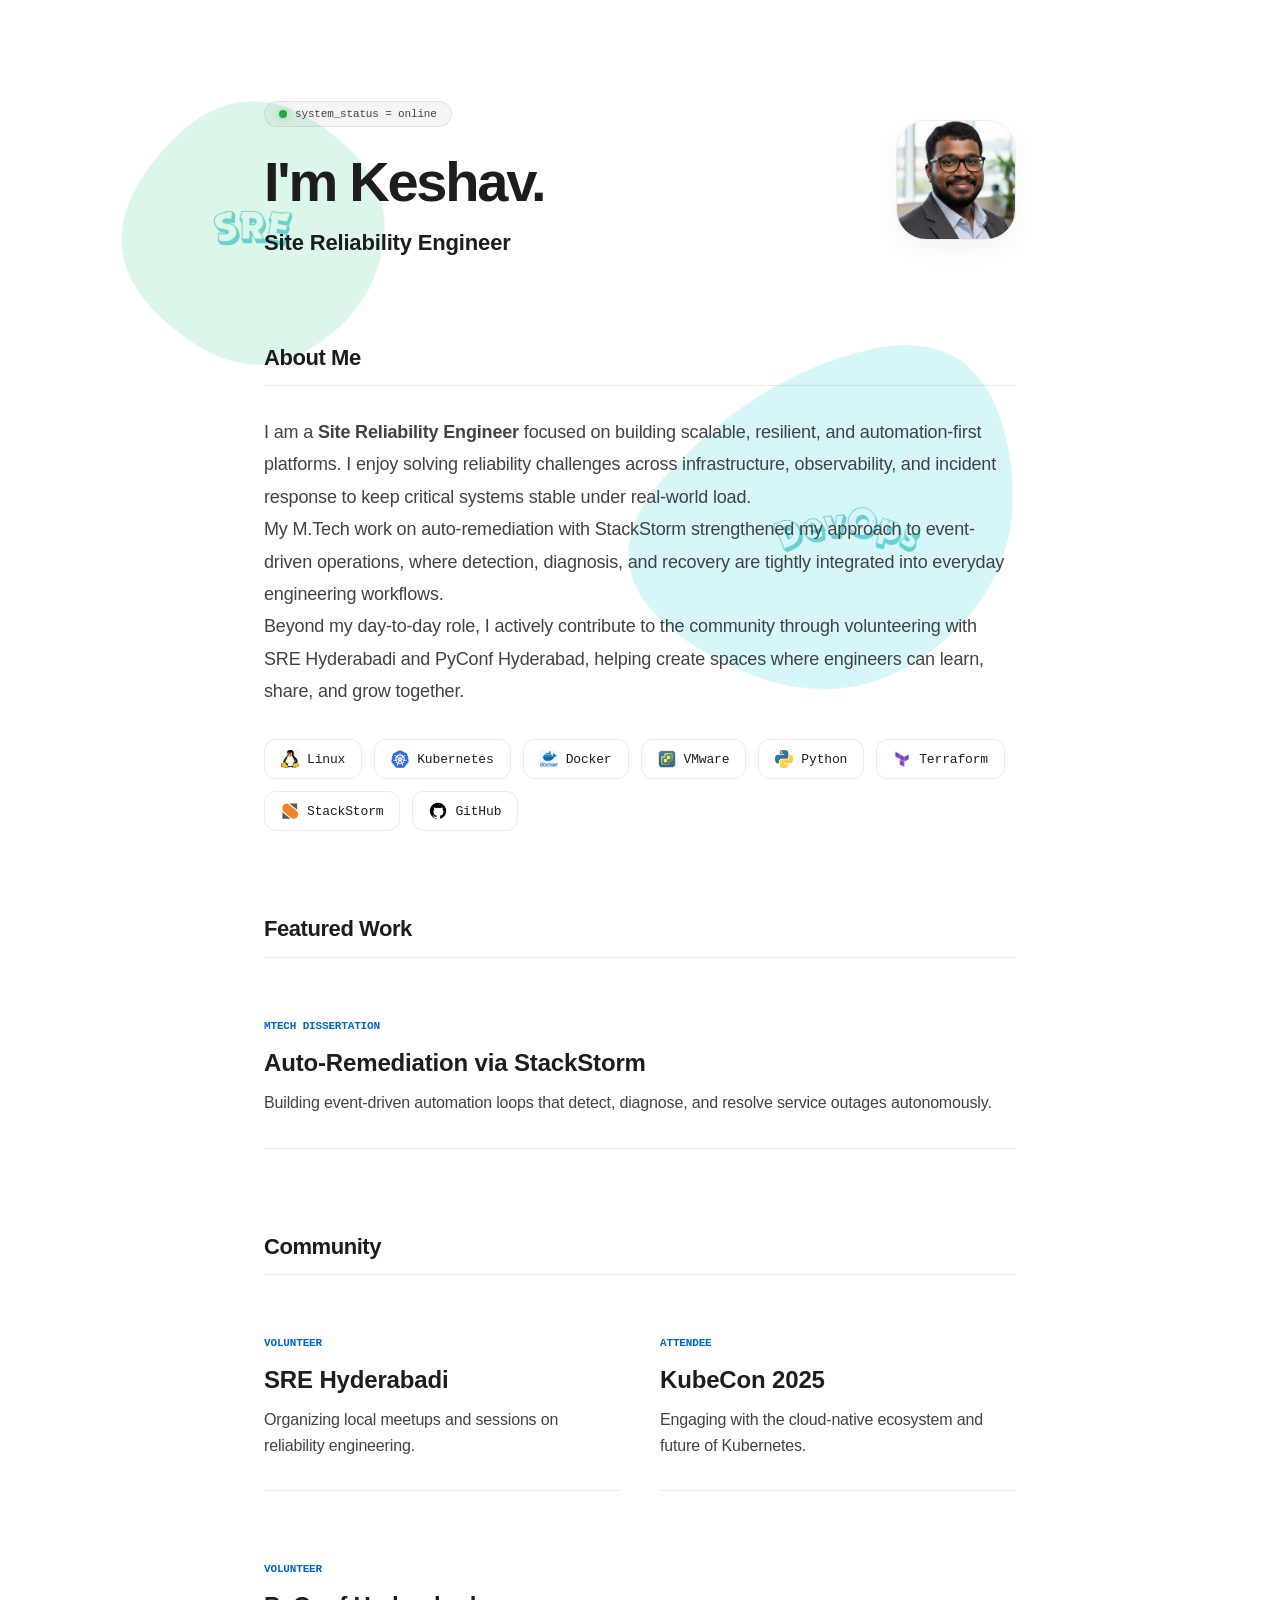
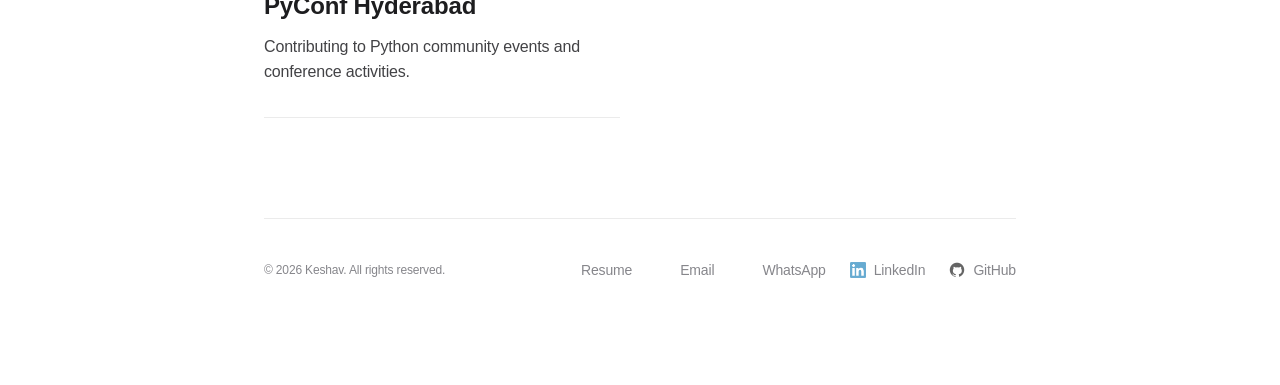
==== commit 231491c9: "Refactor site structure and update community links Co-authored-by: Copilot <223556219+Copilot@users." ====
--- a/index.html
+++ b/index.html
@@ -1,151 +1,93 @@
 <!DOCTYPE html>
 <html lang="en">
 <head>
-<meta charset="UTF-8">
-<meta name="viewport" content="width=device-width, initial-scale=1.0">
-<title>Keshav | Systems & Reliability</title>
-<style>
-:root { --bg: #fff; --main: #1d1d1f; --muted: #424245; --light: #86868b; --accent: #0066cc; --code: #f5f5f7; --border: rgba(0,0,0,0.1); }
-* { box-sizing: border-box; -webkit-font-smoothing: antialiased; }
-
-body { 
-    font-family: "Inter", -apple-system, sans-serif; 
-    background-color: var(--bg); 
-    color: var(--main); 
-    margin: 0; 
-    line-height: 1.6; 
-    letter-spacing: -0.01em;
-    min-height: 100vh;
-
-    /* --- ZOOMED BACKGROUND --- */
-    background-image: url('images/background.png');
-    background-repeat: no-repeat;
-    background-position: 30% center;
-    background-size: 120%; 
-    background-attachment: fixed;
-}
-
-/* NO CARD LOOK: Removed background, border, and backdrop-filter */
-.container { 
-    max-width: 800px; 
-    margin: 0 auto; 
-    padding: 80px 24px; 
-    /* Merged with background */
-}
-
-header { display: flex; align-items: flex-start; justify-content: space-between; margin-bottom: 50px; }
-.logo-link { text-decoration: none; color: inherit; }
-.status { display: inline-flex; align-items: center; gap: 8px; font: 11px "SF Mono", monospace; background: rgba(0,0,0,0.05); padding: 6px 12px; border-radius: 20px; color: var(--muted); border: 1px solid var(--border); margin-bottom: 20px; }
-.dot { height: 7px; width: 7px; background: #28a745; border-radius: 50%; animation: pulse 2s infinite; }
-@keyframes pulse { 0%, 100% { opacity: 1; } 50% { opacity: 0.4; } }
-
-h1 { font-size: 48px; font-weight: 700; letter-spacing: -0.05em; margin: 0 0 12px; line-height: 1.1; }
-.hero-sub { font-size: 20px; color: var(--muted); max-width: 500px; }
-.profile-img { width: 100px; height: 100px; border-radius: 22px; object-fit: cover; border: 1px solid var(--border); transition: 0.3s; flex-shrink: 0; }
-.profile-img:hover { transform: translateY(-4px); }
-
-section { margin-bottom: 50px; }
-h2 { font-size: 22px; font-weight: 600; margin-bottom: 20px; letter-spacing: -0.02em; }
-.about-text { font-size: 17px; color: var(--muted); line-height: 1.8; }
-
-.skills { display: flex; flex-wrap: wrap; gap: 10px; margin-top: 24px; }
-.tag { display: flex; align-items: center; gap: 8px; font: 12px "SF Mono", monospace; background: rgba(255,255,255,0.5); padding: 8px 14px; border-radius: 10px; border: 1px solid var(--border); transition: 0.2s; cursor: default; }
-.tag img { width: 18px; height: 18px; object-fit: contain; }
-.tag:hover { border-color: var(--accent); transform: translateY(-2px); background: #fff; color: var(--accent); }
-
-/* MERGED CARDS: Removed white box and border */
-.card { 
-    text-decoration: none; color: inherit; display: block; 
-    padding: 24px 0; /* Padding only on top/bottom */
-    border-bottom: 1px solid var(--border); /* Simple line instead of a box */
-    transition: 0.3s; 
-    margin-bottom: 16px; 
-}
-.card:hover { padding-left: 10px; color: var(--accent); }
-.label { font: 600 11px "SF Mono", monospace; color: var(--accent); text-transform: uppercase; display: block; margin-bottom: 8px; }
-
-.grid { display: grid; grid-template-columns: 1fr 1fr; gap: 32px; }
-
-footer { margin-top: 60px; padding: 30px 0; border-top: 1px solid var(--border); display: flex; justify-content: space-between; align-items: center; }
-.social { display: flex; gap: 18px; flex-wrap: wrap; }
-.social-link { display: flex; align-items: center; gap: 6px; text-decoration: none; color: var(--light); font-size: 13px; font-weight: 500; }
-.social-link img { width: 14px; height: 14px; opacity: 0.7; }
-.social-link:hover { color: var(--accent); text-decoration: underline; text-underline-offset: 4px; }
-
-@media (max-width: 640px) { 
-    header, footer { flex-direction: column-reverse; gap: 24px; } 
-    .grid { grid-template-columns: 1fr; gap: 0; } 
-    h1 { font-size: 38px; } 
-    body { background-size: 250%; }
-}
-</style>
+    <meta charset="UTF-8">
+    <meta name="viewport" content="width=device-width, initial-scale=1.0">
+    <meta name="description" content="Keshav's portfolio focused on systems, reliability engineering, and automation.">
+    <meta http-equiv="Content-Security-Policy" content="default-src 'self'; img-src 'self' data:; style-src 'self' https://fonts.googleapis.com; font-src 'self' https://fonts.gstatic.com; script-src 'self'; object-src 'none'; base-uri 'self'; frame-ancestors 'none'; upgrade-insecure-requests">
+    <meta http-equiv="X-Content-Type-Options" content="nosniff">
+    <meta name="referrer" content="strict-origin-when-cross-origin">
+    <title>Keshav | Systems & Reliability</title>
+    <link rel="preconnect" href="https://fonts.googleapis.com">
+    <link rel="preconnect" href="https://fonts.gstatic.com" crossorigin>
+    <link href="https://fonts.googleapis.com/css2?family=Inter:wght@400;500;600;700&family=JetBrains+Mono:wght@400;500&display=swap" rel="stylesheet">
+    <link rel="stylesheet" href="css/main.css">
 </head>
 <body>
+
 <div class="container">
-<header>
-<div class="hero">
-<div class="status"><span class="dot"></span> system_status = online</div>
-<a href="/" class="logo-link"><h1>I'm Keshav.</h1></a>
-<p class="hero-sub"><strong>Site Reliability Engineer</strong> at <strong>Copart</strong>.</p>
+    <header>
+        <div class="hero">
+            <div class="status"><span class="dot"></span> system_status = online</div>
+            <h1>I'm Keshav.</h1>
+            <p class="hero-sub"><strong>Site Reliability Engineer</strong></p>
+        </div>
+        <img src="images/profile.jpg" alt="Keshav" class="profile-img">
+    </header>
+
+    <section id="about">
+        <h2>About Me</h2>
+        <div class="about-text">
+            <p>I am a <strong>Site Reliability Engineer</strong> focused on building scalable, resilient, and automation-first platforms. I enjoy solving reliability challenges across infrastructure, observability, and incident response to keep critical systems stable under real-world load.</p>
+            <p>My M.Tech work on auto-remediation with StackStorm strengthened my approach to event-driven operations, where detection, diagnosis, and recovery are tightly integrated into everyday engineering workflows.</p>
+            <p>Beyond my day-to-day role, I actively contribute to the community through volunteering with SRE Hyderabadi and PyConf Hyderabad, helping create spaces where engineers can learn, share, and grow together.</p>
+        </div>
+        
+        <div class="skills">
+            <div class="tag"><img src="icons/linux.png" alt="Linux"> Linux</div>
+            <div class="tag"><img src="icons/kubernetes.png" alt="K8s"> Kubernetes</div>
+            <div class="tag"><img src="icons/docker.png" alt="Docker"> Docker</div>
+            <div class="tag"><img src="icons/vmware.png" alt="VMware"> VMware</div>
+            <div class="tag"><img src="icons/python.png" alt="Python"> Python</div>
+            <div class="tag"><img src="icons/terraform.png" alt="Terraform"> Terraform</div>
+            <div class="tag"><img src="icons/stackstorm.png" alt="StackStorm"> StackStorm</div>
+            <div class="tag"><img src="icons/git.png" alt="Git"> GitHub</div>
+        </div>
+    </section>
+
+    <section id="work">
+        <h2>Featured Work</h2>
+        <a href="dissertation.html" class="card">
+            <span class="label">MTech Dissertation</span>
+            <h3>Auto-Remediation via StackStorm</h3>
+            <p>Building event-driven automation loops that detect, diagnose, and resolve service outages autonomously.</p>
+        </a>
+    </section>
+
+    <section id="community">
+        <h2>Community</h2>
+        <div class="grid">
+            <a href="https://srehyderabadi.com/" class="card" target="_blank" rel="noopener noreferrer">
+                <span class="label">Volunteer</span>
+                <h3>SRE Hyderabadi</h3>
+                <p>Organizing local meetups and sessions on reliability engineering.</p>
+            </a>
+            <a href="https://kccncind2025.sched.com/" class="card" target="_blank" rel="noopener noreferrer">
+                <span class="label">Attendee</span>
+                <h3>KubeCon 2025</h3>
+                <p>Engaging with the cloud-native ecosystem and future of Kubernetes.</p>
+            </a>
+            <a href="https://2026.pyconfhyd.org/" class="card" target="_blank" rel="noopener noreferrer">
+                <span class="label">Volunteer</span>
+                <h3>PyConf Hyderabad</h3>
+                <p>Contributing to Python community events and conference activities.</p>
+            </a>
+        </div>
+    </section>
+
+    <footer>
+        <p class="footer-copy">© <span id="year"></span> Keshav. All rights reserved.</p>
+        <div class="social">
+            <a href="./resume.pdf" class="social-link"><img src="icons/resume.png" alt=""> Resume</a>
+            <a href="mailto:keshav.tej@email.com" class="social-link"><img src="icons/gmail.png" alt=""> Email</a>
+            <a href="https://wa.me/918801080683" class="social-link" target="_blank" rel="noopener noreferrer"><img src="icons/whatsapp.png" alt=""> WhatsApp</a>
+            <a href="https://linkedin.com/in/keshava-m-b928a699" class="social-link" target="_blank" rel="noopener noreferrer"><img src="icons/linkedin.png" alt=""> LinkedIn</a>
+            <a href="https://github.com/keshavtej" class="social-link" target="_blank" rel="noopener noreferrer"><img src="icons/git.png" alt=""> GitHub</a>
+        </div>
+    </footer>
 </div>
-<img src="images/profile.jpg" alt="Keshav" class="profile-img">
-</header>
 
-<section id="about">
-<h2>About Me</h2>
-<div class="about-text">
-<p>I am a <strong>Site Reliability Engineer at Copart</strong>, operating at the intersection of robust system administration and advanced site reliability engineering. My expertise lies in architecting resilient infrastructure and implementing SRE principles to ensure seamless, large-scale system performance.</p>
-<p>I focus on bridging the gap between traditional operations and modern reliability practices. I am passionate about driving operational excellence through automation and building scalable technology solutions.</p>
-</div>
-<div class="skills">
-<div class="tag"><img src="icons/linux.png" alt=""> Linux</div>
-<div class="tag"><img src="icons/kubernetes.png" alt=""> Kubernetes</div>
-<div class="tag"><img src="icons/docker.png" alt=""> Docker</div>
-<div class="tag"><img src="icons/vmware.png" alt=""> VMware vCenter</div>
-<div class="tag"><img src="icons/python.png" alt=""> Python</div>
-<div class="tag"><img src="icons/terraform.png" alt=""> Terraform</div>
-<div class="tag"><img src="icons/git.png" alt=""> Git & GitHub</div>
-<div class="tag"><img src="icons/stackstorm.png" alt=""> StackStorm</div>
-<div class="tag"><img src="icons/teams.png" alt=""> MS Teams</div>
-</div>
-</section>
+<script src="js/main.js" defer></script>
 
-<section id="work">
-<h2>Featured Work</h2>
-<a href="dissertation.html" class="card">
-<span class="label">MTech Dissertation</span>
-<h3 style="margin: 0 0 8px;">Auto-Remediation via StackStorm</h3>
-<p style="color: var(--muted); font-size: 15px; margin: 0;">Automating incident response loops to heal services and reduce MTTR via event-driven workflows.</p>
-</a>
-</section>
-
-<section id="community">
-<h2>Community</h2>
-<div class="grid">
-<a href="#" class="card" style="margin: 0;">
-<span class="label">Volunteer</span>
-<h3 style="margin: 0 0 8px; font-size: 18px;">SRE Hyderabad & PyConf</h3>
-<p style="color: var(--muted); font-size: 14px; margin: 0;">Actively volunteering for local tech communities to organize sessions on automation and reliability.</p>
-</a>
-<a href="#" class="card" style="margin: 0;">
-<span class="label">Global Attendee</span>
-<h3 style="margin: 0 0 8px; font-size: 18px;">KubeCon 2025</h3>
-<p style="color: var(--muted); font-size: 14px; margin: 0;">Exploring the future of cloud-native infrastructure and hybrid-cloud connectivity.</p>
-</a>
-</div>
-</section>
-
-<footer>
-<p style="font-size: 12px; color: var(--light);">© <span id="year"></span> Keshav. All rights reserved.</p>
-<div class="social">
-<a href="./resume.pdf" class="social-link"><img src="icons/resume.png" alt=""> Resume</a>
-<a href="mailto:keshav.tej@email.com" class="social-link"><img src="icons/gmail.png" alt=""> Email</a>
-<a href="https://wa.me/918801080683" class="social-link" target="_blank"><img src="icons/whatsapp.png" alt=""> WhatsApp</a>
-<a href="https://linkedin.com/in/keshava-m-b928a699" class="social-link" target="_blank"><img src="icons/linkedin.png" alt=""> LinkedIn</a>
-<a href="https://github.com/keshavtej" class="social-link" target="_blank"><img src="icons/git.png" alt=""> GitHub</a>
-</div>
-</footer>
-</div>
-<script>document.getElementById('year').textContent = new Date().getFullYear();</script>
 </body>
-</html>+</html>
--- a/css/main.css
+++ b/css/main.css
@@ -0,0 +1,156 @@
+:root {
+    --bg: #ffffff;
+    --main: #1d1d1f;
+    --muted: #424245;
+    --light: #86868b;
+    --accent: #0066cc;
+    --code: #f5f5f7;
+    --border: rgba(0,0,0,0.08);
+}
+
+* { box-sizing: border-box; -webkit-font-smoothing: antialiased; margin: 0; padding: 0; }
+
+body {
+    font-family: "Inter", -apple-system, BlinkMacSystemFont, sans-serif;
+    background-color: var(--bg);
+    color: var(--main);
+    line-height: 1.6;
+    letter-spacing: -0.01em;
+    min-height: 100vh;
+    background-image: url("../images/background.png");
+    background-repeat: no-repeat;
+    background-position: center;
+    background-size: cover;
+    background-attachment: fixed;
+}
+
+.container {
+    max-width: 800px;
+    margin: 0 auto;
+    padding: 100px 24px;
+}
+
+header {
+    display: flex;
+    align-items: center;
+    justify-content: space-between;
+    margin-bottom: 80px;
+    gap: 40px;
+}
+
+.status {
+    display: inline-flex;
+    align-items: center;
+    gap: 8px;
+    font: 500 11px "JetBrains Mono", monospace;
+    background: rgba(0,0,0,0.04);
+    padding: 6px 14px;
+    border-radius: 20px;
+    color: var(--muted);
+    border: 1px solid var(--border);
+    margin-bottom: 24px;
+}
+
+.dot {
+    height: 8px;
+    width: 8px;
+    background: #28a745;
+    border-radius: 50%;
+    box-shadow: 0 0 8px rgba(40, 167, 69, 0.4);
+    animation: pulse 2s infinite;
+}
+
+@keyframes pulse { 0%, 100% { opacity: 1; } 50% { opacity: 0.4; } }
+
+h1 { font-size: 56px; font-weight: 700; letter-spacing: -0.04em; margin-bottom: 12px; line-height: 1.1; }
+.hero-sub { font-size: 22px; color: var(--muted); font-weight: 400; }
+.hero-sub strong { color: var(--main); font-weight: 600; }
+
+.profile-img {
+    width: 120px;
+    height: 120px;
+    border-radius: 30px;
+    object-fit: cover;
+    border: 1px solid var(--border);
+    transition: transform 0.4s cubic-bezier(0.175, 0.885, 0.32, 1.275);
+    box-shadow: 0 10px 30px rgba(0,0,0,0.05);
+}
+.profile-img:hover { transform: scale(1.05) rotate(2deg); }
+
+section { margin-bottom: 80px; }
+h2 { font-size: 22px; font-weight: 700; margin-bottom: 30px; letter-spacing: -0.02em; text-transform: none; color: var(--main); border-bottom: 1px solid var(--border); padding-bottom: 10px; }
+.about-text { font-size: 18px; color: var(--muted); line-height: 1.8; }
+
+.skills { display: flex; flex-wrap: wrap; gap: 12px; margin-top: 32px; }
+.tag {
+    display: flex;
+    align-items: center;
+    gap: 8px;
+    font: 500 13px "JetBrains Mono", monospace;
+    background: rgba(255,255,255,0.7);
+    padding: 10px 16px;
+    border-radius: 12px;
+    border: 1px solid var(--border);
+    transition: all 0.2s ease;
+    backdrop-filter: blur(4px);
+}
+.tag img { width: 18px; height: 18px; }
+.tag:hover {
+    background: #fff;
+    border-color: var(--accent);
+    transform: translateY(-3px);
+    box-shadow: 0 4px 12px rgba(0,102,204,0.1);
+    color: var(--accent);
+}
+
+.card {
+    text-decoration: none;
+    color: inherit;
+    display: block;
+    padding: 32px 0;
+    border-bottom: 1px solid var(--border);
+    transition: all 0.3s ease;
+}
+.card:hover { padding-left: 12px; }
+.card:hover h3 { color: var(--accent); }
+.label { font: 600 11px "JetBrains Mono", monospace; color: var(--accent); text-transform: uppercase; display: block; margin-bottom: 12px; }
+.card h3 { font-size: 24px; font-weight: 600; margin-bottom: 8px; transition: color 0.3s; }
+.card p { font-size: 16px; color: var(--muted); }
+
+.grid { display: grid; grid-template-columns: 1fr 1fr; gap: 40px; }
+
+footer {
+    margin-top: 100px;
+    padding-top: 40px;
+    border-top: 1px solid var(--border);
+    display: flex;
+    justify-content: space-between;
+    align-items: center;
+}
+
+.footer-copy {
+    font-size: 12px;
+    color: var(--light);
+}
+
+.social { display: flex; gap: 24px; }
+.social-link {
+    display: flex;
+    align-items: center;
+    gap: 8px;
+    text-decoration: none;
+    color: var(--light);
+    font-size: 14px;
+    font-weight: 500;
+    transition: color 0.2s;
+}
+.social-link img { width: 16px; height: 16px; opacity: 0.6; }
+.social-link:hover { color: var(--accent); }
+
+@media (max-width: 640px) {
+    header { flex-direction: column-reverse; align-items: flex-start; gap: 24px; }
+    h1 { font-size: 40px; }
+    .grid { grid-template-columns: 1fr; gap: 0; }
+    footer { flex-direction: column; gap: 32px; align-items: flex-start; }
+    .profile-img { width: 80px; height: 80px; }
+}
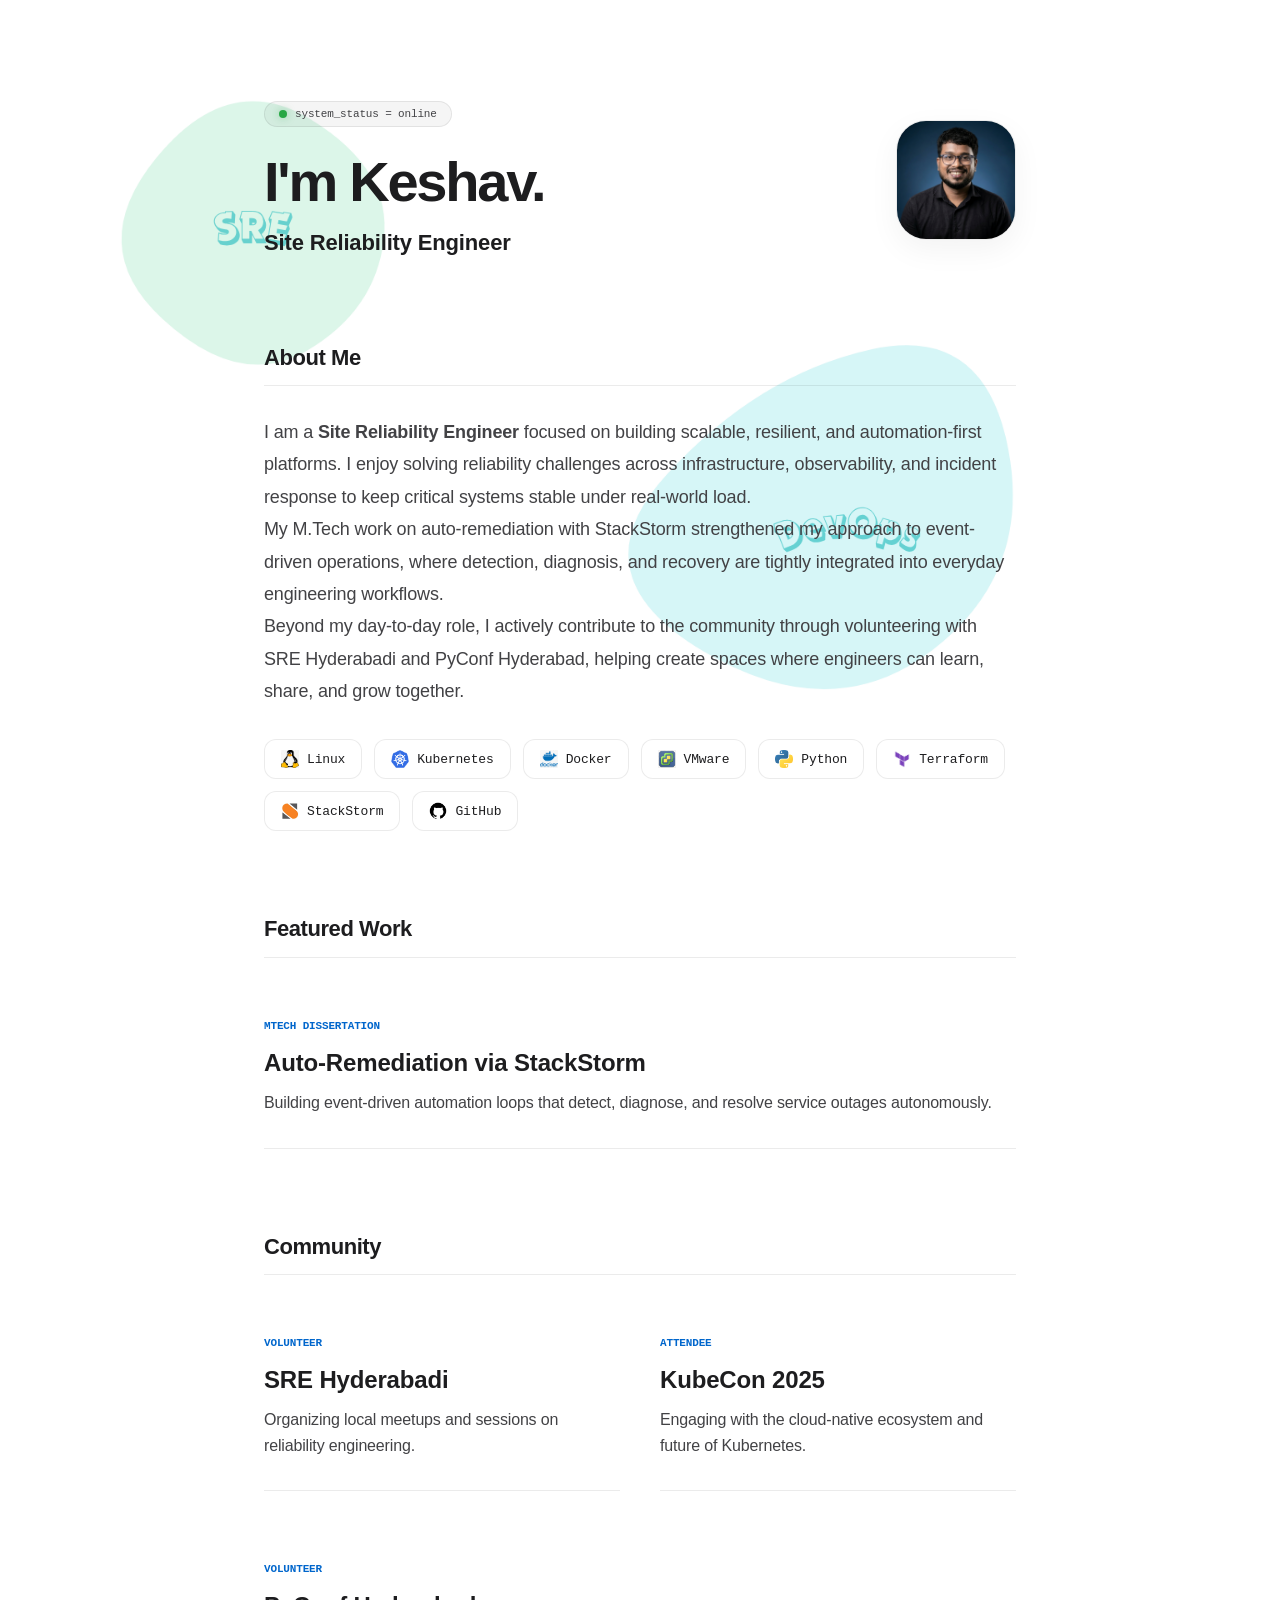
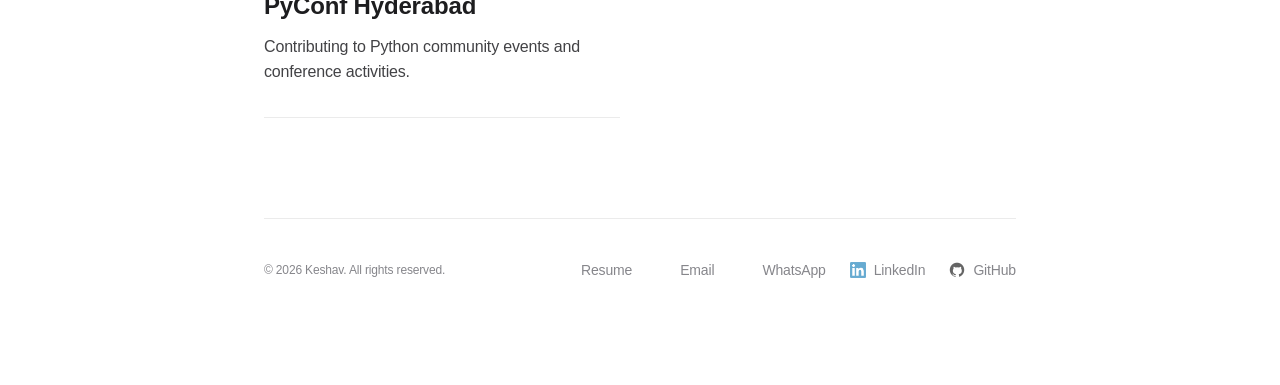
==== commit 410ddf6d: "Switch profile image from JPG to PNG" ====
--- a/index.html
+++ b/index.html
@@ -22,7 +22,7 @@
             <h1>I'm Keshav.</h1>
             <p class="hero-sub"><strong>Site Reliability Engineer</strong></p>
         </div>
-        <img src="images/profile.jpg" alt="Keshav" class="profile-img">
+        <img src="images/profile.png" alt="Keshav" class="profile-img">
     </header>
 
     <section id="about">
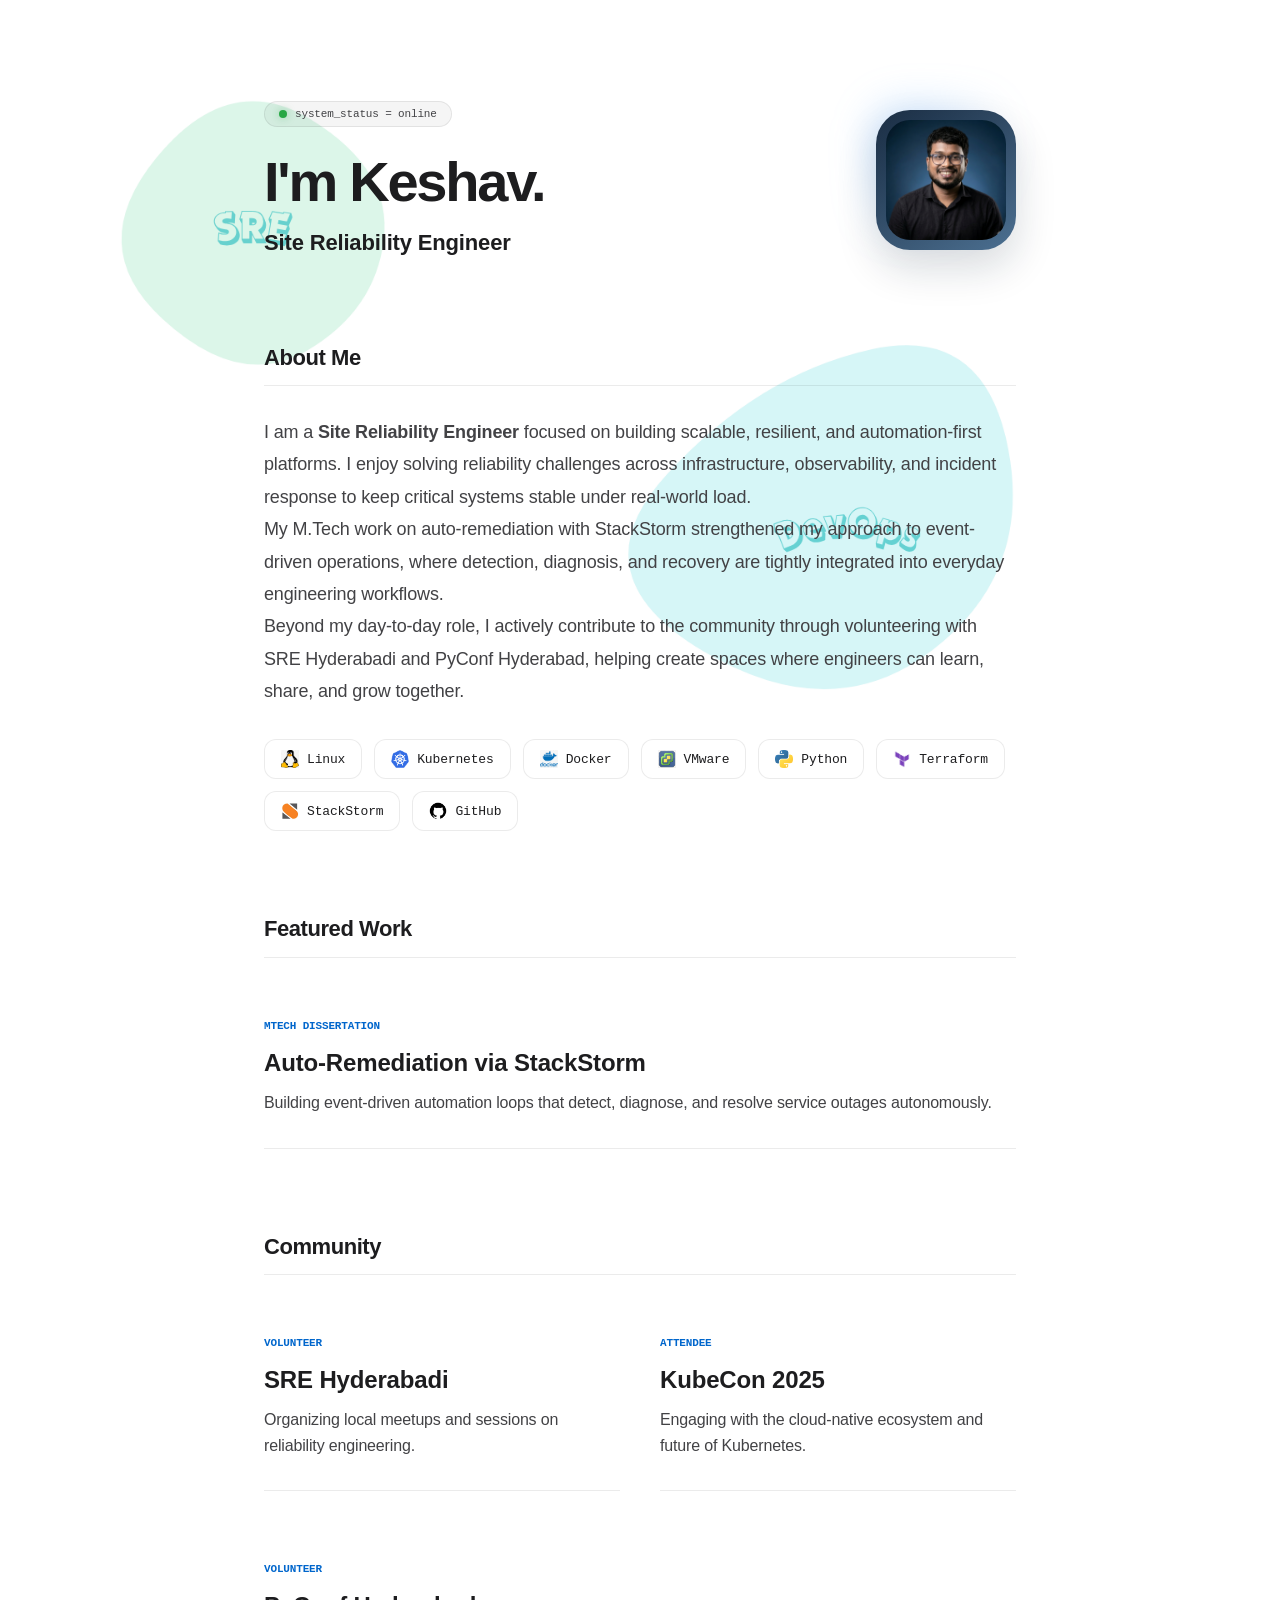
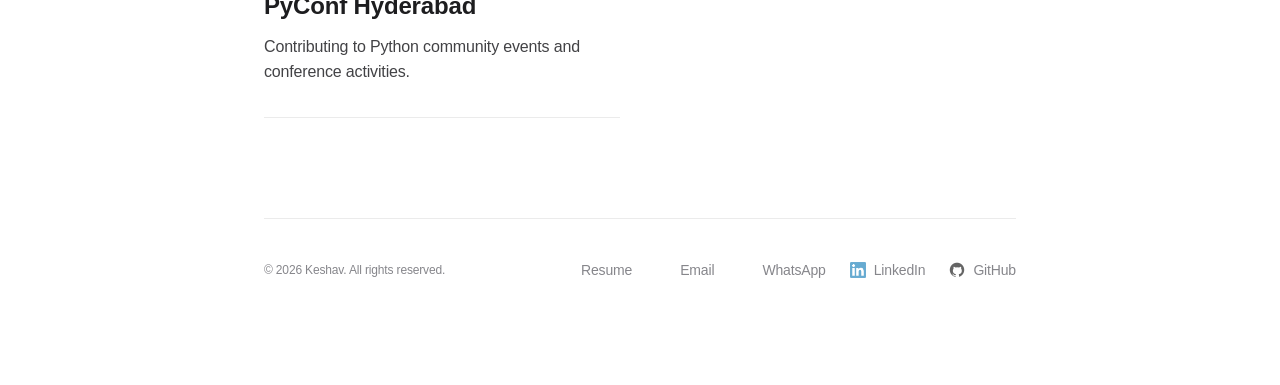
==== commit c59776dc: "small fix" ====
--- a/index.html
+++ b/index.html
@@ -22,7 +22,9 @@
             <h1>I'm Keshav.</h1>
             <p class="hero-sub"><strong>Site Reliability Engineer</strong></p>
         </div>
-        <img src="images/profile.png" alt="Keshav" class="profile-img">
+        <div class="profile-wrap">
+            <img src="images/profile.png" alt="Keshav" class="profile-img">
+        </div>
     </header>
 
     <section id="about">
--- a/css/main.css
+++ b/css/main.css
@@ -66,14 +66,32 @@
 .hero-sub { font-size: 22px; color: var(--muted); font-weight: 400; }
 .hero-sub strong { color: var(--main); font-weight: 600; }
 
+.profile-wrap {
+    position: relative;
+    display: inline-flex;
+    padding: 10px;
+    border-radius: 34px;
+    background: linear-gradient(145deg, rgba(10, 29, 51, 0.92), rgba(25, 71, 114, 0.78));
+    box-shadow: 0 18px 40px rgba(10, 29, 51, 0.16);
+}
+
+.profile-wrap::before {
+    content: "";
+    position: absolute;
+    inset: -10px;
+    border-radius: inherit;
+    background: radial-gradient(circle at 30% 30%, rgba(92, 170, 255, 0.35), transparent 62%);
+    filter: blur(18px);
+    z-index: -1;
+}
+
 .profile-img {
     width: 120px;
     height: 120px;
-    border-radius: 30px;
+    border-radius: 24px;
     object-fit: cover;
-    border: 1px solid var(--border);
     transition: transform 0.4s cubic-bezier(0.175, 0.885, 0.32, 1.275);
-    box-shadow: 0 10px 30px rgba(0,0,0,0.05);
+    display: block;
 }
 .profile-img:hover { transform: scale(1.05) rotate(2deg); }
 
@@ -152,5 +170,6 @@
     h1 { font-size: 40px; }
     .grid { grid-template-columns: 1fr; gap: 0; }
     footer { flex-direction: column; gap: 32px; align-items: flex-start; }
+    .profile-wrap { padding: 8px; border-radius: 28px; }
     .profile-img { width: 80px; height: 80px; }
 }
